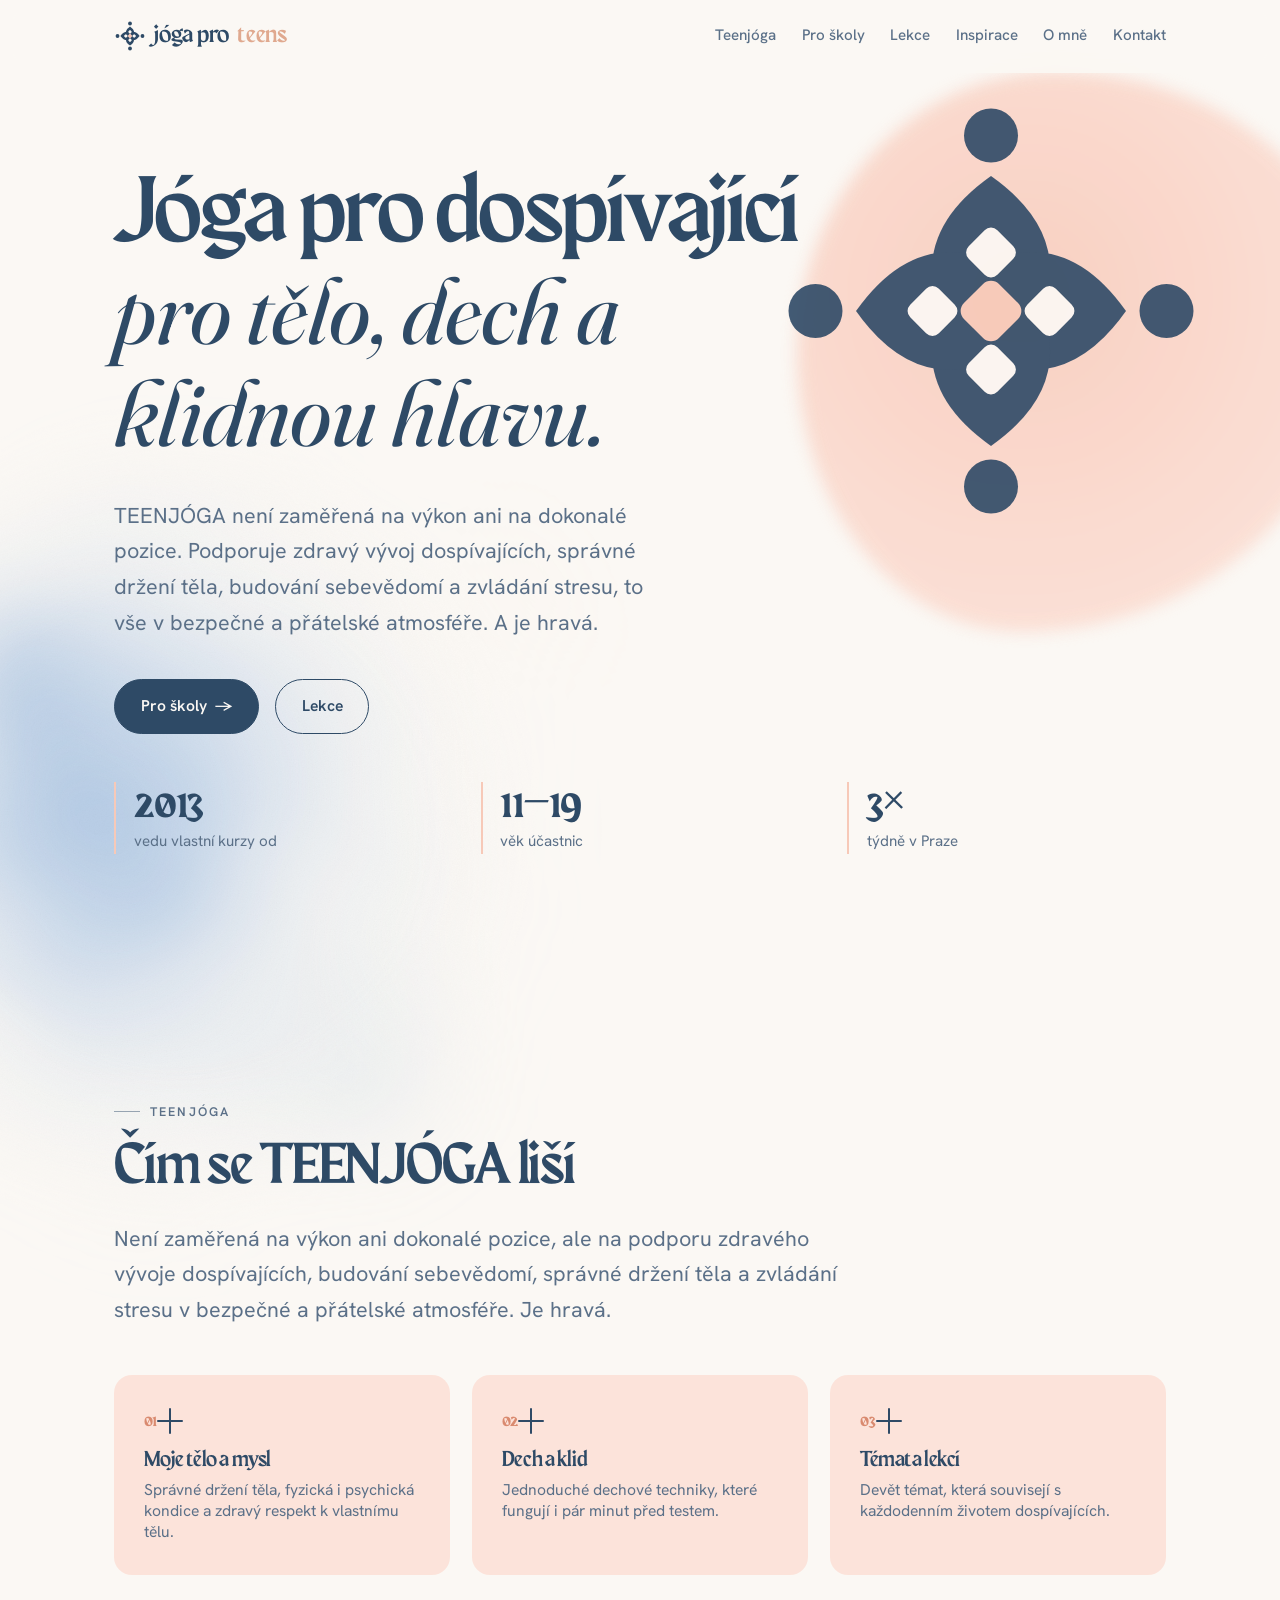
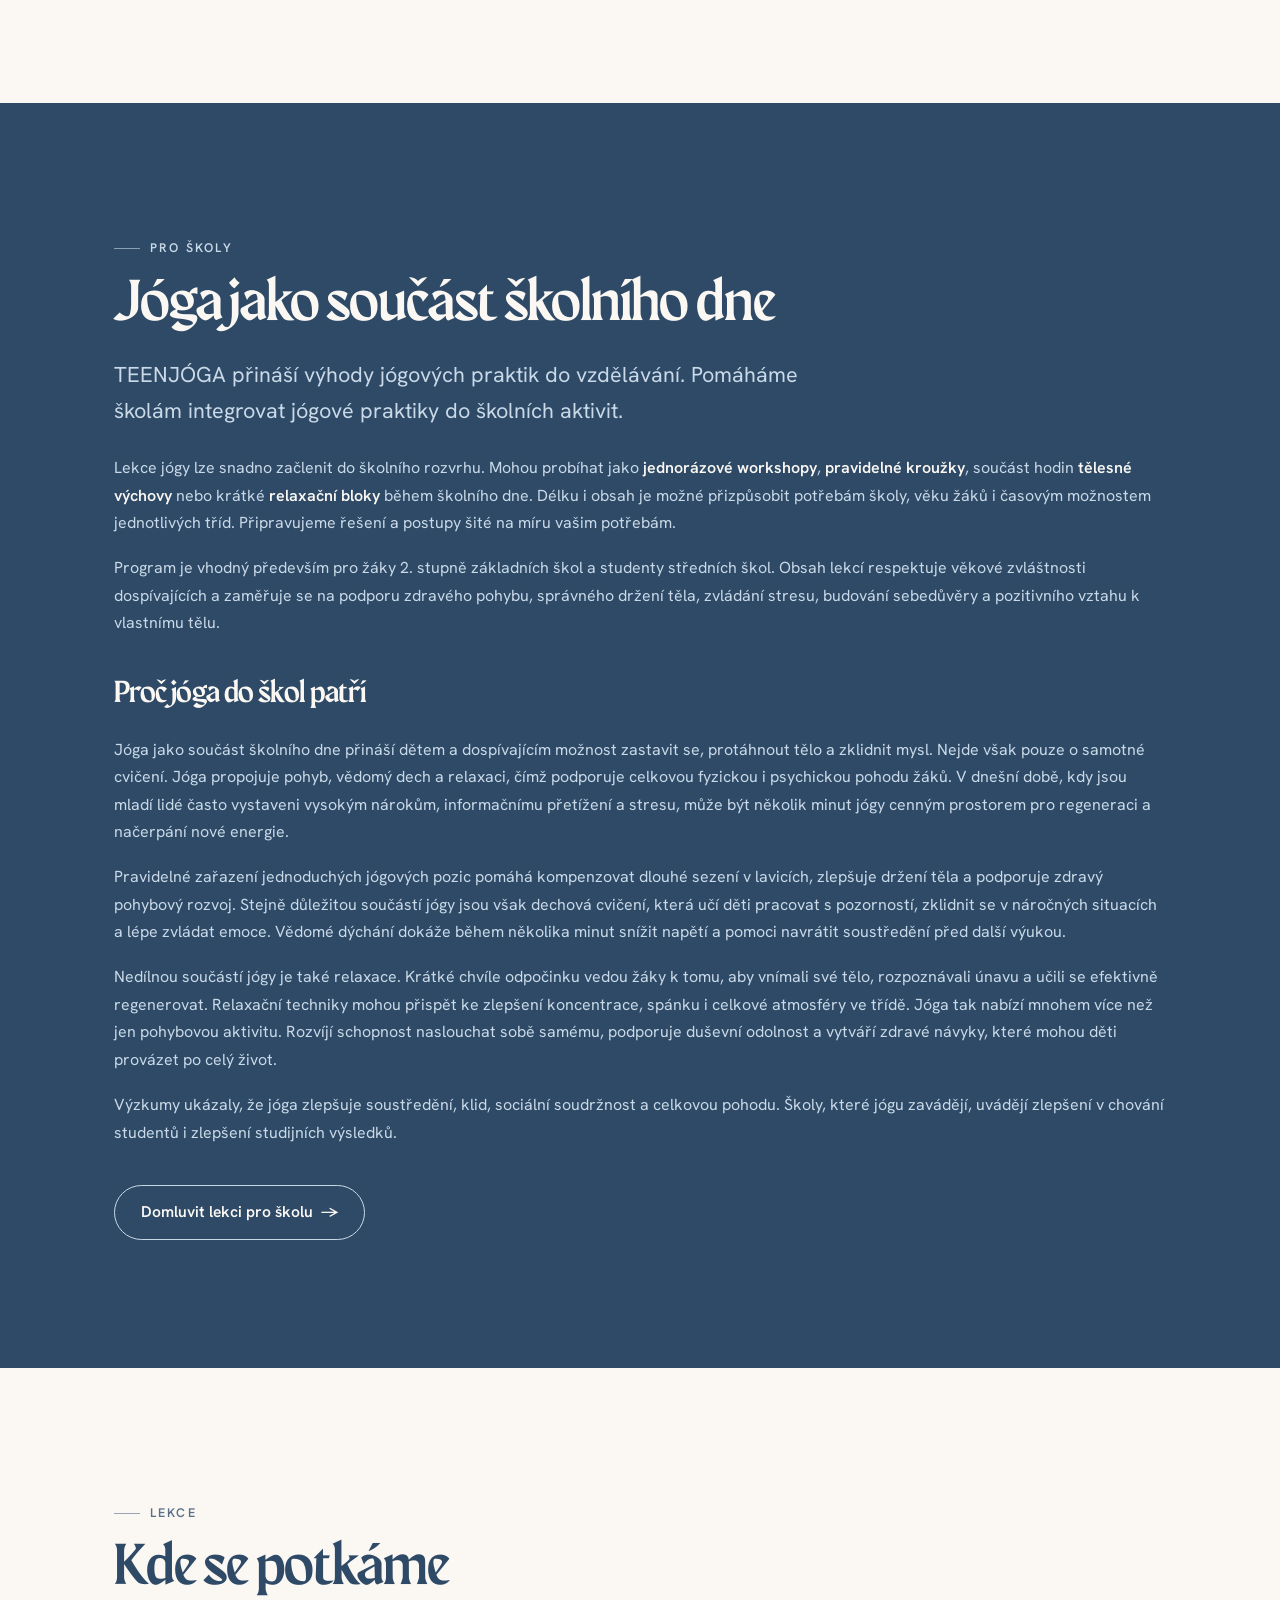
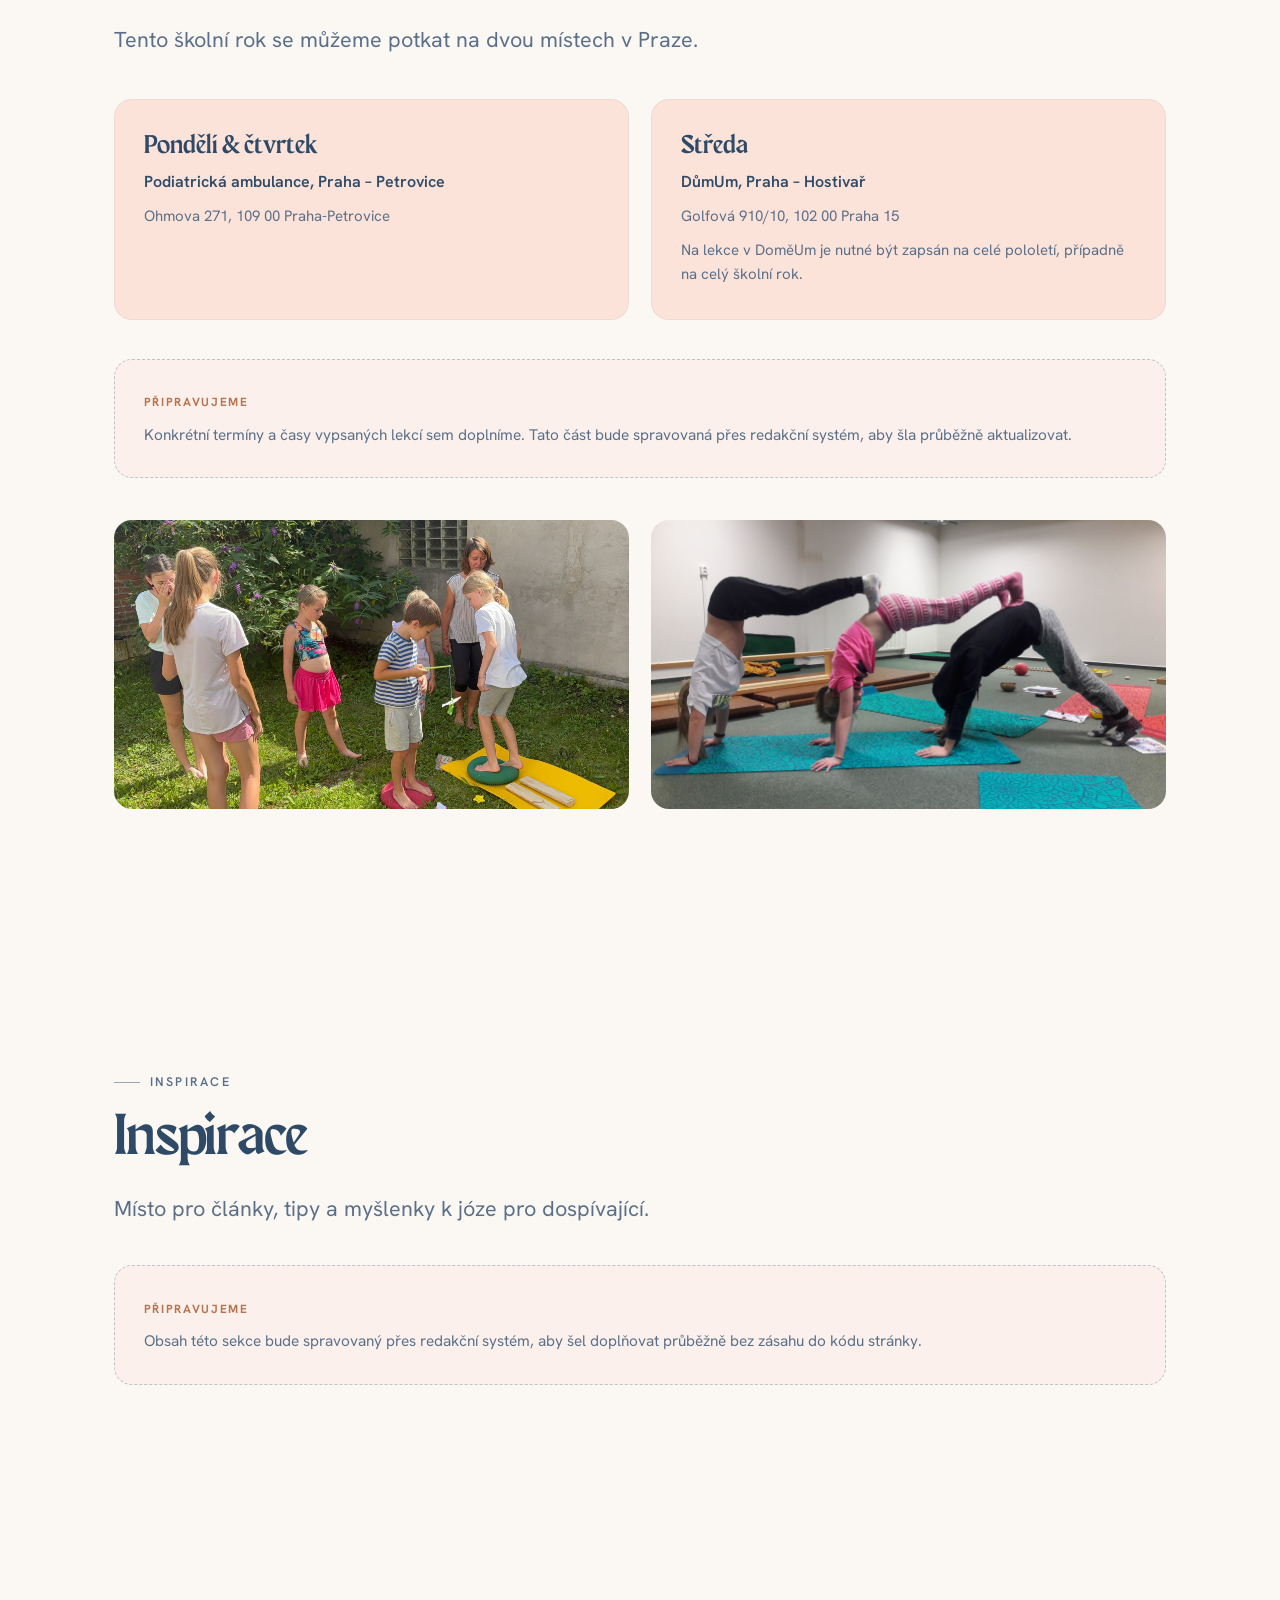
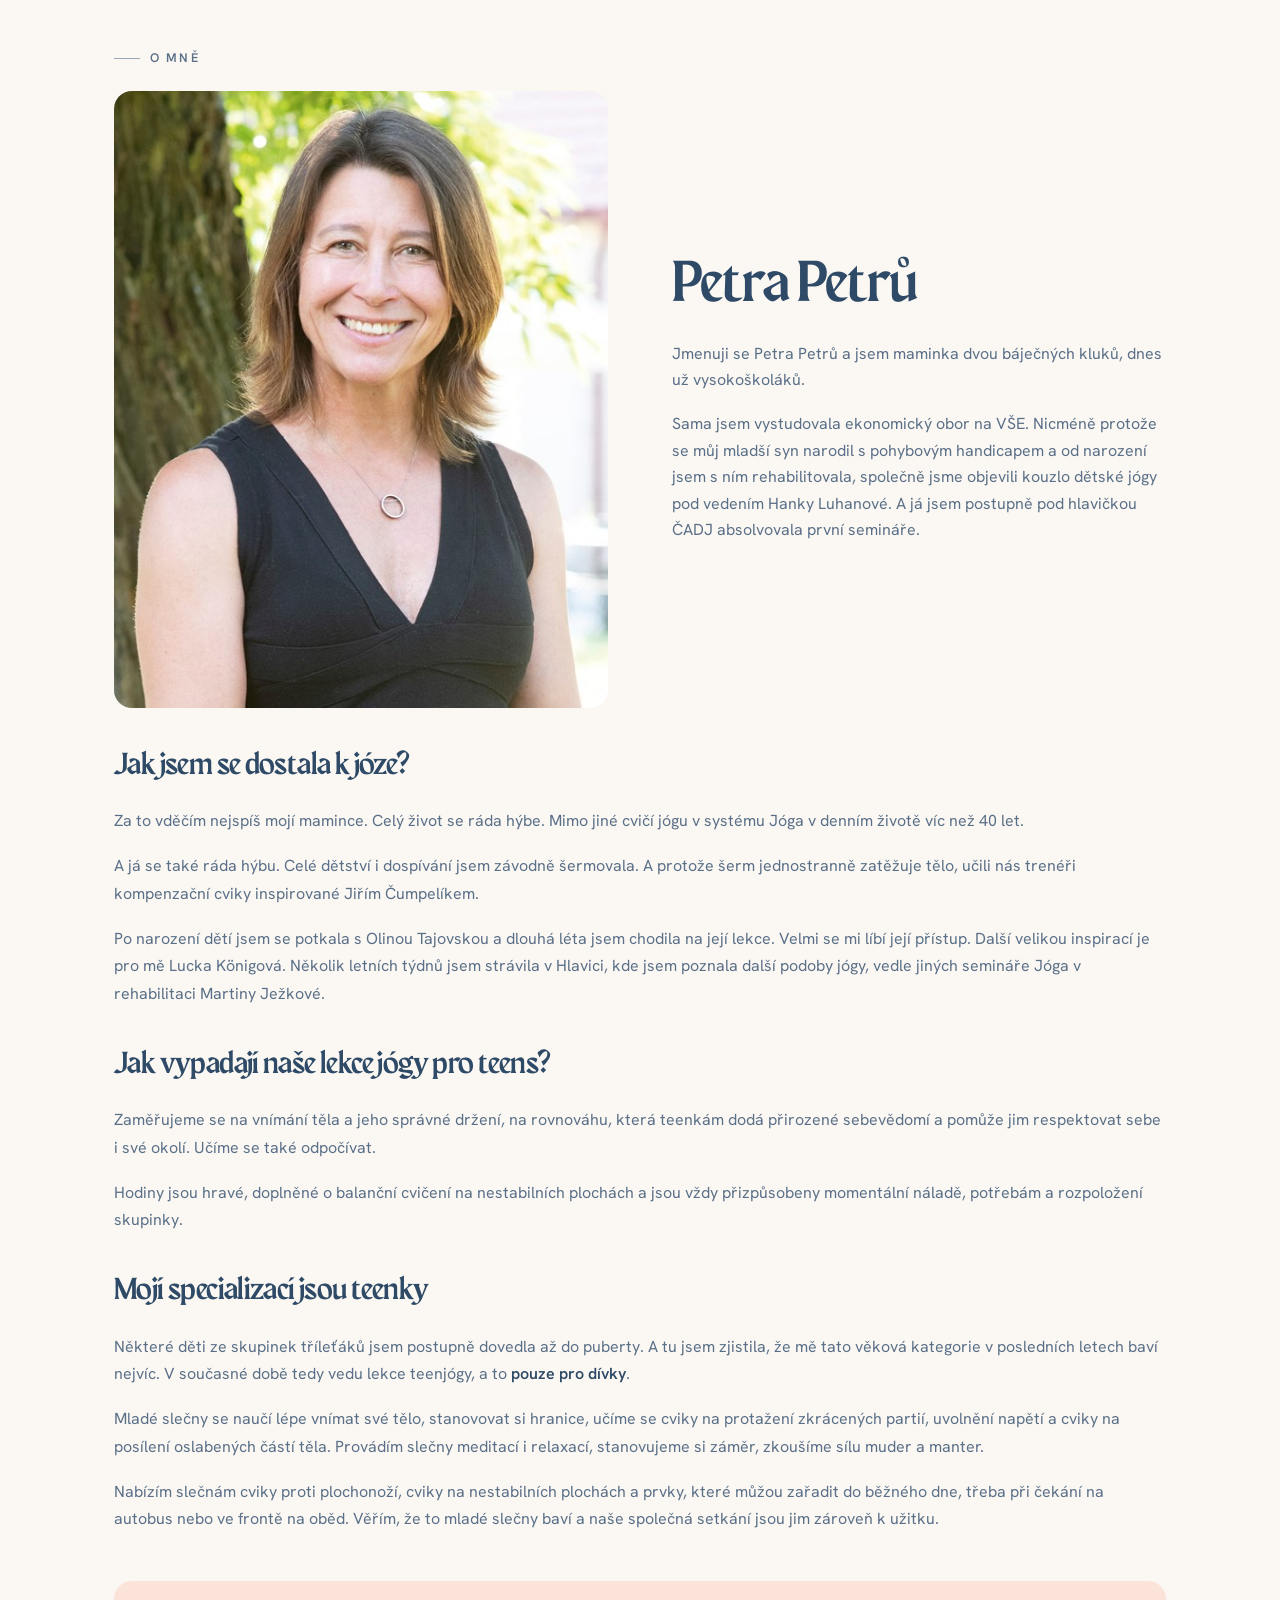
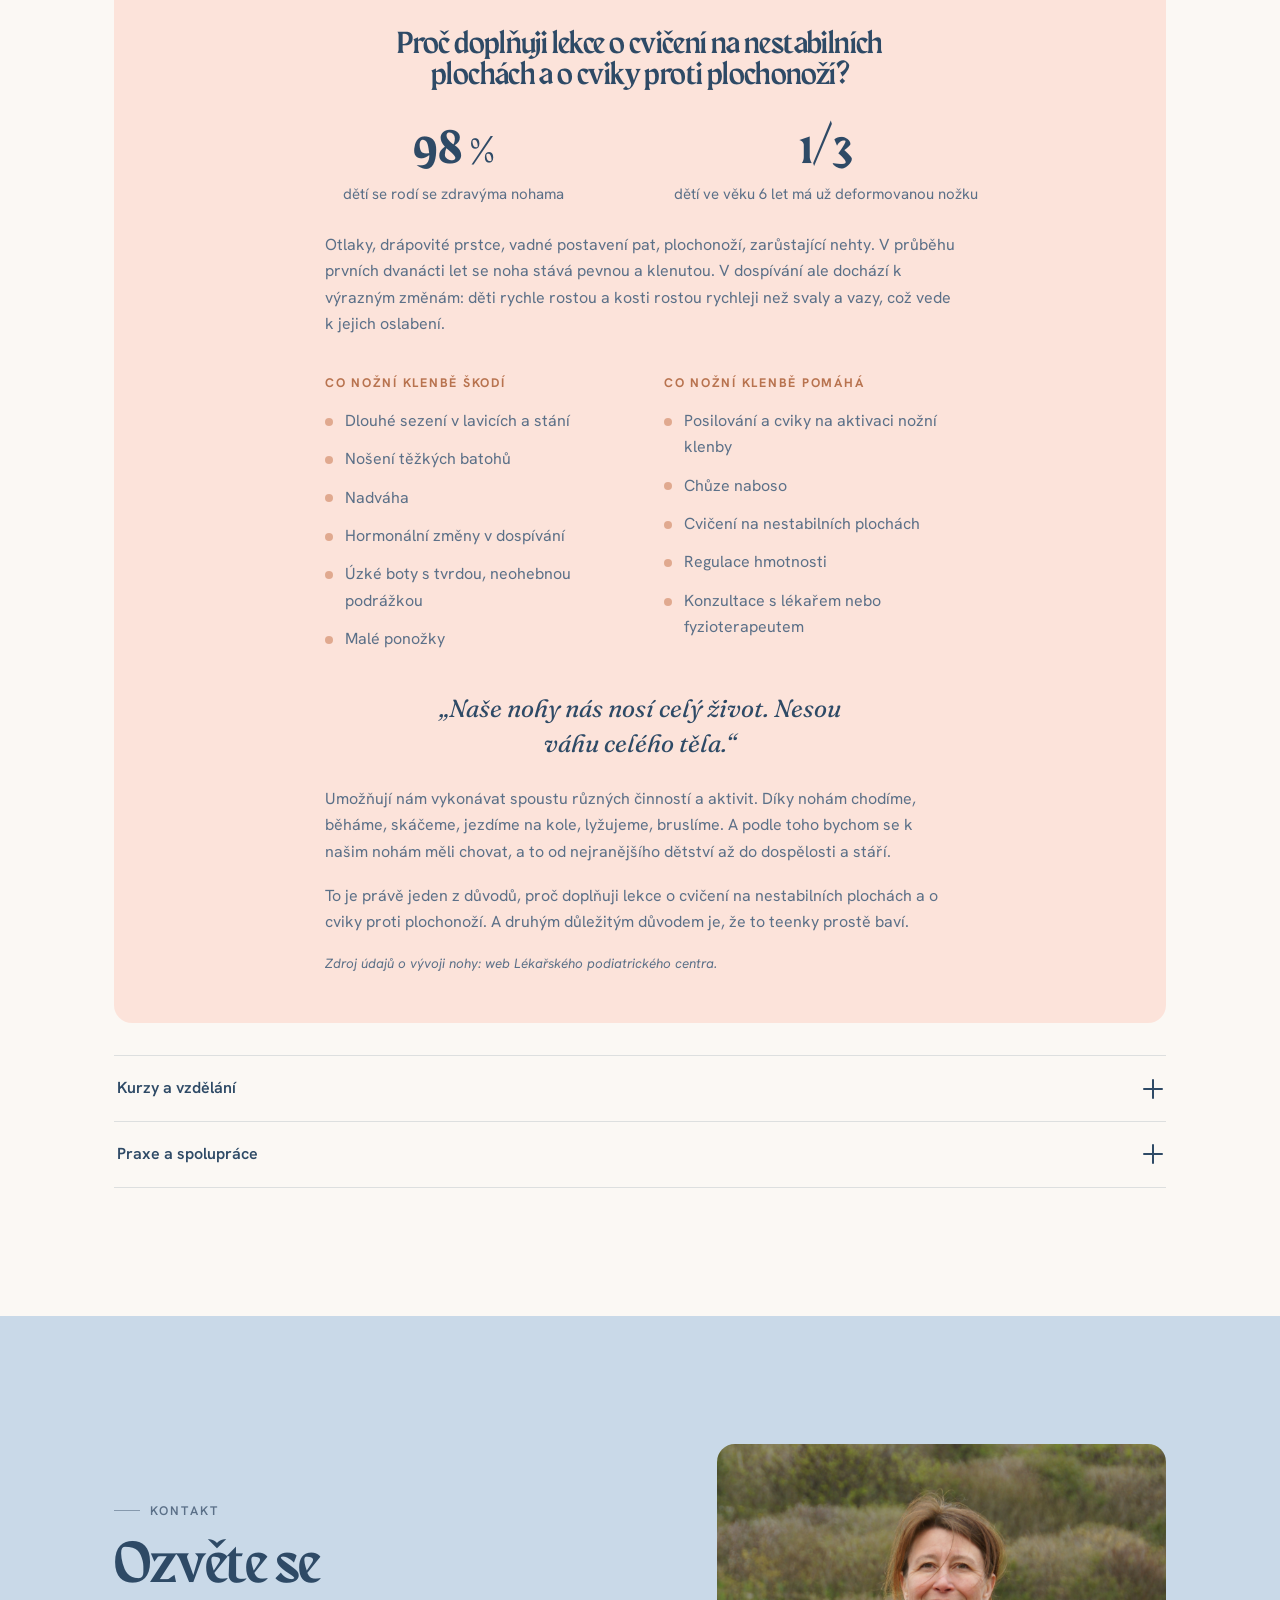
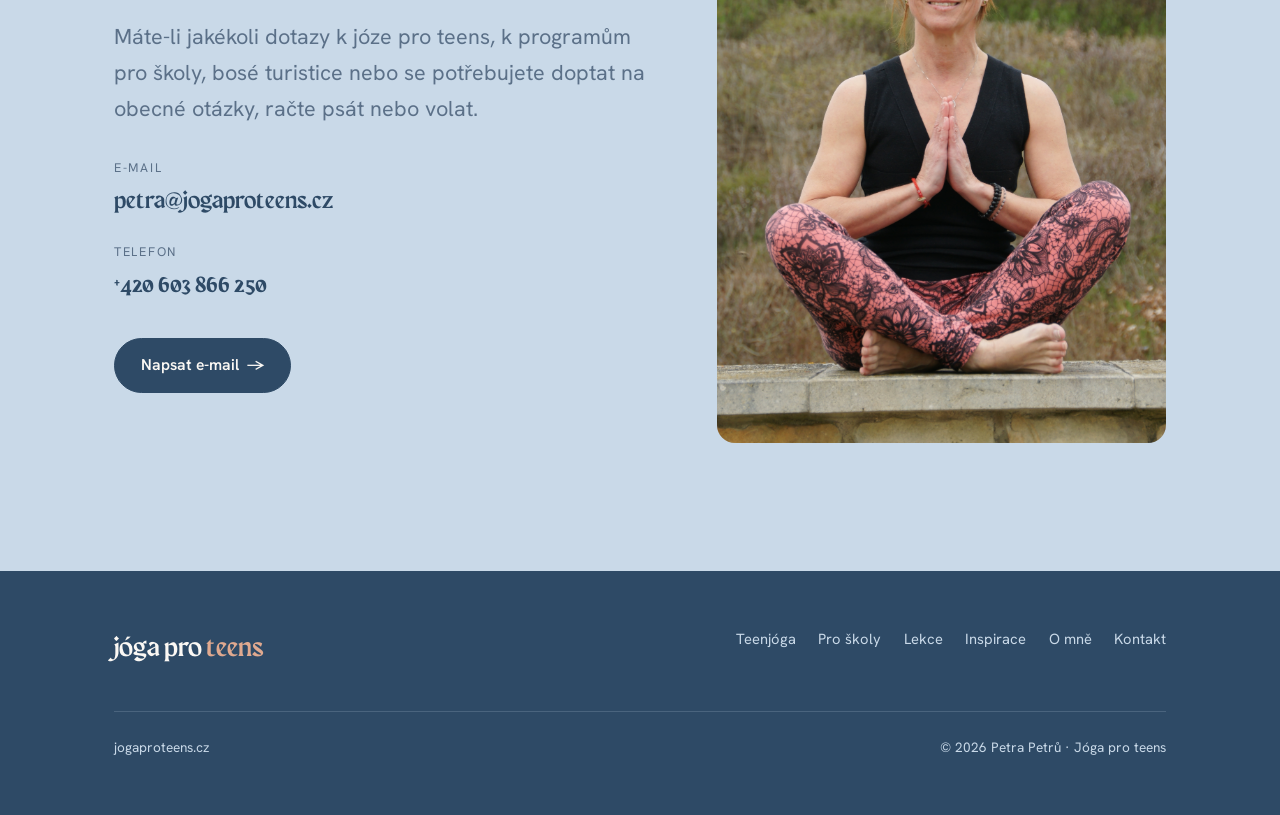
==== index.html @ bbfeb908 "Add files via upload" ====
<!DOCTYPE html>
<html lang="cs">
<head>
<meta charset="UTF-8">
<meta name="viewport" content="width=device-width, initial-scale=1.0">
<title>Jóga pro teens · Petra Petrů | jóga pro dospívající a školy</title>
<meta name="description" content="TEENJÓGA, jóga pro dospívající. Lekce v Praze (Petrovice, Hostivař) a programy pro školy. Vede Petra Petrů, lektorka dětské jógy od roku 2013.">

<link rel="canonical" href="https://jogaproteens.cz/">
<meta property="og:type" content="website">
<meta property="og:url" content="https://jogaproteens.cz/">
<meta property="og:locale" content="cs_CZ">
<meta property="og:site_name" content="Jóga pro teens">
<meta property="og:title" content="Jóga pro teens · Petra Petrů">
<meta property="og:description" content="TEENJÓGA, jóga pro dospívající. Lekce v Praze a programy pro školy.">
<meta property="og:image" content="https://jogaproteens.cz/brand-assets/og-image.png">
<meta property="og:image:width" content="1200">
<meta property="og:image:height" content="630">
<meta property="og:image:alt" content="Jóga pro teens">
<meta name="twitter:card" content="summary_large_image">
<meta name="twitter:title" content="Jóga pro teens · Petra Petrů">
<meta name="twitter:description" content="TEENJÓGA, jóga pro dospívající. Lekce v Praze a programy pro školy.">
<meta name="twitter:image" content="https://jogaproteens.cz/brand-assets/og-image.png">

<link rel="icon" type="image/png" sizes="512x512" href="brand-assets/favicon-512.png">
<link rel="apple-touch-icon" href="brand-assets/favicon-512.png">
<link rel="preload" href="fonts/maragsa.woff2" as="font" type="font/woff2" crossorigin>
<link rel="preconnect" href="https://fonts.googleapis.com">
<link rel="preconnect" href="https://fonts.gstatic.com" crossorigin>
<link href="https://fonts.googleapis.com/css2?family=Fraunces:ital,opsz,wght@0,9..144,400;0,9..144,500;1,9..144,400&family=Hanken+Grotesk:wght@400;500;600;700&display=swap" rel="stylesheet">

<style>
  /* ---- Maragsa Display ----
     PREVIEW: loaded from a font CDN so you can see it now.
     PRODUCTION: download the free OTF (jadmaza / behance), convert to .woff2,
     drop it in /fonts, and the line below will use your local copy first. */
  @font-face{
    font-family:"Maragsa Display";
    src:url("fonts/maragsa.woff2") format("woff2"),
        url("fonts/maragsa.woff") format("woff");
    font-weight:400;font-style:normal;font-display:swap;
  }

  :root{
    --bg:#FBF8F4;
    --primary:#F7C9B8;
    --primary-tint:#FCE3DA;
    --accent:#2E4A66;
    --accent-tint:#C9D9E8;

    --ink:#2E4A66;
    --ink-soft:#5b7088;
    --on-dark:#FBF8F4;
    --on-dark-soft:#C9D9E8;

    --display:"Maragsa Display", "Fraunces", Georgia, "Times New Roman", serif;
    --serif:"Fraunces", Georgia, serif;        /* for italics & soft accents */
    --sans:"Hanken Grotesk", system-ui, -apple-system, "Segoe UI", sans-serif;

    --maxw:1180px;
    --pad:clamp(1.25rem, 5vw, 4rem);
    --radius:18px;
    --ease:cubic-bezier(.16,1,.3,1);
  }

  *{box-sizing:border-box;margin:0;padding:0;}
  html{scroll-behavior:smooth;}
  body{
    font-family:var(--sans);
    background:var(--bg);
    color:var(--ink);
    line-height:1.65;
    -webkit-font-smoothing:antialiased;
    overflow-x:hidden;
  }
  a{color:inherit;text-decoration:none;}
  img{max-width:100%;display:block;}
  ::selection{background:var(--accent);color:var(--on-dark);}

  /* ---------- layout helpers ---------- */
  .wrap{max-width:var(--maxw);margin:0 auto;padding-left:var(--pad);padding-right:var(--pad);position:relative;z-index:3;}
  .eyebrow{
    font-size:.78rem;font-weight:600;letter-spacing:.18em;text-transform:uppercase;
    color:var(--ink-soft);display:inline-flex;align-items:center;gap:.6rem;
  }
  .eyebrow::before{content:"";width:26px;height:1px;background:currentColor;display:inline-block;opacity:.6;}
  .section{padding-block:clamp(4.5rem, 10vw, 8rem);}
  section,footer{position:relative;z-index:3;}

  h1,h2,h3{font-family:var(--display);font-weight:400;line-height:1.04;letter-spacing:-.02em;}
  .h-sec{font-size:clamp(2.1rem, 5vw, 3.6rem);margin-top:1rem;max-width:15ch;}
  p.lead{font-size:clamp(1.1rem,2vw,1.35rem);color:var(--ink-soft);max-width:46ch;margin-top:1.4rem;}

  /* ---------- buttons ---------- */
  .btn{
    display:inline-flex;align-items:center;gap:.5rem;font-family:var(--sans);
    font-weight:600;font-size:.98rem;
    padding:.85rem 1.6rem;border-radius:999px;border:1.5px solid var(--accent);
    transition:transform .25s ease, background .25s ease, color .25s ease;cursor:pointer;
  }
  .btn-solid{background:var(--accent);color:var(--on-dark);}
  .btn-ghost{background:transparent;color:var(--accent);}
  .btn:hover{transform:translateY(-2px);}
  .btn-solid:hover{background:#243a52;}
  .btn-ghost:hover{background:var(--accent);color:var(--on-dark);}
  .btn .arrow{transition:transform .25s ease;}
  .btn:hover .arrow{transform:translateX(3px);}

  /* ---------- nav ---------- */
  header.nav{
    position:sticky;top:0;z-index:50;
    background:color-mix(in srgb, var(--bg) 86%, transparent);
    backdrop-filter:blur(10px);border-bottom:1px solid transparent;
    transition:border-color .3s ease;
  }
  header.nav.scrolled{border-color:rgba(46,74,102,.12);}
  .nav-inner{display:flex;align-items:center;justify-content:space-between;height:72px;}
  .brand{font-family:var(--display);font-size:1.5rem;letter-spacing:-.01em;display:flex;align-items:center;gap:.5rem;}
  .brand-icon{width:32px;height:32px;flex:none;}
  .brand span{color:var(--primary);-webkit-text-fill-color:#e0a98f;}
  .nav-links{display:flex;gap:1.6rem;align-items:center;}
  .nav-links a{font-size:.95rem;font-weight:500;color:var(--ink-soft);position:relative;padding:.3rem 0;}
  .nav-links a::after{content:"";position:absolute;left:0;bottom:-2px;height:2px;width:0;background:var(--primary);transition:width .25s ease;}
  .nav-links a:hover{color:var(--ink);}
  .nav-links a:hover::after{width:100%;}
  .nav-toggle{display:none;background:none;border:0;cursor:pointer;padding:.5rem;}
  .nav-toggle span{display:block;width:24px;height:2px;background:var(--accent);margin:5px 0;transition:.3s;}

  /* ---------- hero ---------- */
  .hero{position:relative;padding-top:clamp(3rem,8vw,6rem);padding-bottom:clamp(4rem,9vw,7rem);}
  .hero-deco{position:absolute;right:clamp(1rem,5vw,4.5rem);top:calc(clamp(3rem,8vw,6rem) + calc(3 * clamp(2.8rem,8vw,5.8rem) * 1.02) / 2);transform:translateY(-50%);z-index:1;pointer-events:none;}
  .hero-deco img{display:block;height:50vh;width:auto;max-width:none;opacity:.9;}
  .breath{
    position:fixed;z-index:2;width:min(70vw,560px);aspect-ratio:1;right:-6%;top:8%;
    background:radial-gradient(circle at 40% 40%, var(--primary), var(--primary-tint));
    border-radius:46% 54% 60% 40% / 50% 44% 56% 50%;filter:blur(8px);opacity:.85;
    animation:breathe 7s ease-in-out infinite alternate;
  }
  .breath.two{position:fixed;z-index:2;width:min(130vw,1040px);aspect-ratio:1;left:0;bottom:-50%;top:auto;right:auto;
    background:none;border-radius:0;filter:none;opacity:1;
    transform:translateX(-30%);animation:none;}
  .breath.two img{width:100%;height:100%;display:block;max-width:none;}
  @keyframes breathe{from{transform:scale(1);}to{transform:scale(1.09) translateY(-10px);}}
  .hero-content{position:relative;z-index:1;}
  .hero h1{font-size:clamp(2.8rem, 8vw, 5.8rem);max-width:16ch;line-height:1.02;}
  .hero h1 em{font-family:var(--serif);font-style:italic;font-weight:400;color:var(--ink);letter-spacing:0;}
  .hero .lead{margin-top:1.8rem;}
  .hero-cta{display:flex;gap:1rem;flex-wrap:wrap;margin-top:2.4rem;}
  .hero-meta{margin-top:3.2rem;display:flex;gap:2.4rem;flex-wrap:wrap;font-size:.9rem;color:var(--ink-soft);}
  .hero-meta strong{display:block;font-family:var(--display);font-size:1.9rem;color:var(--ink);font-weight:400;}

  /* ---------- generic two-col ---------- */
  .grid-2{display:grid;grid-template-columns:1fr 1fr;gap:clamp(2rem,5vw,4.5rem);align-items:start;}

  /* ---------- placeholder images ---------- */
  .ph-img{position:relative;border-radius:var(--radius);overflow:hidden;background:var(--primary-tint);}
  .ph-img img{width:100%;height:100%;object-fit:cover;}
  .ph-img .ph-tag{
    position:absolute;top:.7rem;left:.7rem;z-index:2;
    font-family:var(--sans);font-size:.7rem;font-weight:600;letter-spacing:.06em;text-transform:uppercase;
    background:rgba(251,248,244,.9);color:var(--accent);padding:.3rem .7rem;border-radius:999px;
  }

  /* ---------- cards (Teenjóga) ---------- */
  .cards{display:grid;grid-template-columns:repeat(3,1fr);gap:1.4rem;margin-top:3rem;}
  .card{
    text-align:left;font-family:var(--sans);cursor:pointer;
    color:var(--ink);-webkit-text-fill-color:var(--ink);-webkit-appearance:none;appearance:none;
    background:var(--primary-tint);border-radius:var(--radius);padding:2rem 1.8rem;
    border:1.5px solid transparent;transition:transform .3s ease, border-color .3s ease, background .3s ease;
    display:flex;flex-direction:column;gap:.5rem;
  }
  .card:hover{transform:translateY(-4px);}
  .card.active{background:var(--primary);border-color:var(--accent);}
  .card .c-top{display:flex;justify-content:space-between;align-items:center;}
  .card .num{font-family:var(--display);font-size:1.15rem;color:#d98a6f;-webkit-text-fill-color:#d98a6f;}
  .card .plus{width:26px;height:26px;position:relative;flex:none;transition:transform .4s var(--ease);}
  .card .plus::before,.card .plus::after{content:"";position:absolute;background:var(--accent);border-radius:2px;}
  .card .plus::before{top:50%;left:0;width:100%;height:2px;transform:translateY(-50%);}
  .card .plus::after{left:50%;top:0;height:100%;width:2px;transform:translateX(-50%);transition:opacity .3s ease;}
  .card.active .plus{transform:rotate(180deg);}
  .card.active .plus::after{opacity:0;}
  .card h3{font-family:var(--display);font-size:1.35rem;margin-top:.4rem;
    color:var(--ink);-webkit-text-fill-color:var(--ink);}
  .card p{color:var(--ink-soft);-webkit-text-fill-color:var(--ink-soft);font-size:.98rem;}

  /* ---------- roll-out detail panel ---------- */
  .card-detail{display:grid;grid-template-rows:0fr;margin-top:0;
    transition:grid-template-rows .55s var(--ease), margin-top .45s var(--ease);}
  .card-detail.open{grid-template-rows:1fr;margin-top:1.5rem;}
  .cd-clip{overflow:hidden;min-height:0;}
  .cd-inner{
    background:var(--accent);color:var(--on-dark);border-radius:var(--radius);
    padding:clamp(1.6rem,3vw,2.6rem);display:grid;grid-template-columns:1.3fr 1fr;
    gap:clamp(1.5rem,4vw,3rem);align-items:center;
    opacity:0;transform:translateY(16px);transition:opacity .5s ease .12s, transform .5s ease .12s;
  }
  .card-detail.open .cd-inner{opacity:1;transform:none;}
  .cd-inner h3{font-family:var(--display);color:var(--on-dark);font-size:clamp(1.6rem,3vw,2.2rem);margin-bottom:.8rem;}
  .cd-inner p{color:var(--on-dark-soft);margin-bottom:.8rem;}
  .cd-inner .ph-img{aspect-ratio:4/3;}

  /* ---------- Pro školy (dark) ---------- */
  .dark{background:var(--accent);color:var(--on-dark);}
  .dark .eyebrow{color:var(--accent-tint);}
  .dark .h-sec{color:var(--on-dark);}
  .dark p.lead{color:var(--on-dark-soft);}
  .skoly-grid{display:grid;grid-template-columns:.9fr 1.1fr;gap:clamp(2rem,5vw,4.5rem);align-items:center;}
  .skoly-grid .ph-img{aspect-ratio:3/4;}
  .steps{display:grid;gap:1.4rem;margin-top:1.8rem;}
  .step{display:flex;gap:1.3rem;align-items:baseline;padding-bottom:1.3rem;border-bottom:1px solid rgba(201,217,232,.18);}
  .step:last-child{border-bottom:0;}
  .step .s-num{font-family:var(--display);font-size:1.6rem;color:var(--primary);min-width:2.5rem;}
  .step h3{font-family:var(--display);font-size:1.3rem;color:var(--on-dark);margin-bottom:.3rem;}
  .step p{color:var(--on-dark-soft);font-size:.96rem;}

  /* ---------- Lekce (schedule) ---------- */
  .schedule{margin-top:2.6rem;border-top:1px solid rgba(46,74,102,.14);}
  .row{display:grid;grid-template-columns:1.4fr 1fr 1.6fr auto;gap:1rem;align-items:center;
    padding:1.3rem .4rem;border-bottom:1px solid rgba(46,74,102,.14);transition:background .2s ease;}
  .row:hover{background:var(--primary-tint);}
  .row .day{font-family:var(--display);font-size:1.35rem;}
  .row .time{font-weight:600;}
  .row .place{color:var(--ink-soft);font-size:.95rem;}
  .tag{justify-self:start;font-size:.78rem;font-weight:600;letter-spacing:.04em;
    background:var(--accent-tint);color:var(--accent);padding:.3rem .8rem;border-radius:999px;}

  /* ---------- O mně ---------- */
  .portrait{aspect-ratio:4/5;border-radius:var(--radius);
    background:linear-gradient(150deg,var(--primary),var(--accent-tint));
    display:flex;align-items:flex-end;padding:1.4rem;font-family:var(--serif);position:relative;overflow:hidden;}
  .portrait .ph-note{background:rgba(251,248,244,.85);padding:.4rem .8rem;border-radius:8px;font-size:.82rem;color:var(--accent);}
  .creds{list-style:none;margin-top:1.8rem;display:grid;gap:.9rem;}
  .creds li{display:flex;gap:.8rem;align-items:flex-start;color:var(--ink-soft);}
  .creds li::before{content:"◆";color:#e0a98f;font-weight:700;font-size:.7em;line-height:1.9;}

  /* ---------- Kontakt ---------- */
  .contact{background:var(--accent-tint);}
  .contact-grid{display:grid;grid-template-columns:1.2fr 1fr;gap:clamp(2rem,5vw,4rem);align-items:center;}
  .c-list{display:grid;gap:1.3rem;margin-top:2rem;}
  .c-item .c-label{font-size:.78rem;letter-spacing:.14em;text-transform:uppercase;color:var(--ink-soft);}
  .c-item .c-val{font-family:var(--display);font-size:1.5rem;margin-top:.2rem;display:inline-block;}
  .c-item a.c-val:hover{color:var(--ink-soft);}

  /* ---------- Inspirace ---------- */
  .insp-grid{display:grid;grid-template-columns:repeat(3,1fr);gap:1.4rem;margin-top:3rem;}
  .insp-item{background:var(--primary-tint);border-radius:var(--radius);padding:2rem 1.8rem;display:flex;flex-direction:column;gap:.5rem;}
  .insp-icon{width:38px;height:38px;flex:none;}
  .insp-item blockquote{font-family:var(--serif);font-style:italic;font-size:1.08rem;line-height:1.55;color:var(--ink);flex:1;}
  .insp-item .insp-src{font-size:.83rem;color:var(--ink-soft);font-weight:600;letter-spacing:.04em;}
  @media(max-width:860px){.insp-grid{grid-template-columns:1fr;}}

  /* ---------- footer ---------- */
  footer{background:var(--accent);color:var(--on-dark);padding-block:3.5rem;}
  .foot-inner{display:flex;justify-content:space-between;gap:2rem;flex-wrap:wrap;align-items:flex-start;}
  .foot-brand{font-family:var(--display);font-size:1.7rem;}
  .foot-brand span{color:var(--primary);-webkit-text-fill-color:#e0a98f;}
  .foot-links{display:flex;gap:1.4rem;flex-wrap:wrap;}
  .foot-links a{color:var(--on-dark-soft);font-size:.92rem;}
  .foot-links a:hover{color:var(--on-dark);}
  .foot-bottom{margin-top:2.5rem;padding-top:1.5rem;border-top:1px solid rgba(201,217,232,.18);
    font-size:.85rem;color:var(--on-dark-soft);display:flex;justify-content:space-between;gap:1rem;flex-wrap:wrap;}

  /* ---------- reveal ---------- */
  .reveal{opacity:0;transform:translateY(22px);transition:opacity .7s ease, transform .7s ease;}
  .reveal.in{opacity:1;transform:none;}

  a:focus-visible,.btn:focus-visible,button:focus-visible{outline:3px solid var(--accent);outline-offset:3px;border-radius:6px;}

  /* ---------- responsive ---------- */
  @media (max-width:860px){
    .nav-links{position:fixed;inset:72px 0 auto 0;flex-direction:column;gap:0;
      background:var(--bg);border-bottom:1px solid rgba(46,74,102,.12);padding:.5rem var(--pad) 1.5rem;
      transform:translateY(-130%);transition:transform .35s ease;}
    .nav-links.open{transform:translateY(0);}
    .nav-links a{padding:.9rem 0;width:100%;border-bottom:1px solid rgba(46,74,102,.08);font-size:1.05rem;}
    .nav-toggle{display:block;}
    .grid-2,.contact-grid,.skoly-grid{grid-template-columns:1fr;}
    .hero-h1-row{flex-direction:column;align-items:flex-start;}
    .hero-deco img{height:min(40vw,200px);width:auto;}
    .cards{grid-template-columns:1fr;}
    .cd-inner{grid-template-columns:1fr;}
    .row{grid-template-columns:1fr 1fr;row-gap:.4rem;}
    .row .place{grid-column:1/-1;}
    .tag{grid-column:1/-1;}
    .portrait{max-width:420px;}
  }
  @media (prefers-reduced-motion:reduce){
    *{animation:none!important;scroll-behavior:auto!important;}
    .reveal{opacity:1;transform:none;}
    .card-detail{transition:none;}
    .cd-inner{transition:none;}
  }

  /* ---------- prose blocks (long editorial text) ---------- */
  .prose{max-width:64ch;margin-top:1.6rem;}
  .prose p{margin-bottom:1.1rem;color:var(--ink-soft);}
  .prose p:last-child{margin-bottom:0;}
  .prose strong{color:var(--ink);font-weight:600;}
  .dark .prose p{color:var(--on-dark-soft);}
  .dark .prose strong{color:var(--on-dark);}
  .h-sub{font-family:var(--display);font-size:clamp(1.4rem,2.6vw,1.9rem);margin:2.6rem 0 .2rem;}
  .dark .h-sub{color:var(--on-dark);}

  /* ---------- bullet list ---------- */
  .ticks{list-style:none;display:grid;gap:.75rem;margin-top:.4rem;}
  .ticks li{display:flex;gap:.75rem;align-items:flex-start;color:var(--ink-soft);}
  .ticks li::before{content:"";flex:none;width:8px;height:8px;margin-top:.62rem;border-radius:50%;background:#e0a98f;}
  .cd-inner .ticks li{color:var(--on-dark-soft);}
  .cd-inner .ticks li::before{background:var(--primary);}

  /* ---------- topic tags (card 03) ---------- */
  .topics{display:flex;flex-wrap:wrap;gap:.6rem;margin-top:1.2rem;}
  .topics span{font-size:.92rem;font-weight:500;padding:.5rem 1rem;border-radius:999px;
    background:rgba(201,217,232,.16);border:1px solid rgba(201,217,232,.32);color:var(--on-dark);}

  /* ---------- pull quote ---------- */
  .pull{font-family:var(--serif);font-style:italic;font-size:clamp(1.15rem,2.2vw,1.5rem);
    line-height:1.4;color:var(--on-dark);border-left:3px solid var(--primary);
    padding-left:1.2rem;margin-bottom:1.4rem;}

  /* ---------- detail panel: single column when no image ---------- */
  .cd-inner.solo{grid-template-columns:1fr;}

  /* ---------- Lekce: venues ---------- */
  .venues{display:grid;grid-template-columns:repeat(2,1fr);gap:1.4rem;margin-top:2.6rem;}
  .venue{background:var(--primary-tint);border-radius:var(--radius);padding:2rem 1.8rem;
    display:flex;flex-direction:column;gap:.55rem;border:1px solid rgba(46,74,102,.06);}
  .venue .v-days{font-family:var(--display);font-size:1.6rem;line-height:1.1;}
  .venue .v-place{font-weight:600;}
  .venue .v-note{font-size:.94rem;color:var(--ink-soft);}
  .venue .tag{margin-top:.3rem;}
  @media(max-width:860px){.venues{grid-template-columns:1fr;}}

  /* ---------- gallery ---------- */
  .gallery{display:grid;grid-template-columns:1fr 1fr;gap:1.4rem;margin-top:2.6rem;}
  .gallery .ph-img{aspect-ratio:16/9;}
  .gallery .ph-img img{object-fit:cover;}
  @media(max-width:860px){.gallery{grid-template-columns:1fr;}}

  /* ---------- CMS-ready block ---------- */
  .cms-slot{margin-top:2.4rem;border:1.5px dashed rgba(46,74,102,.28);border-radius:var(--radius);
    padding:1.8rem;background:rgba(252,227,218,.35);}
  .cms-slot .cms-label{font-size:.74rem;font-weight:700;letter-spacing:.14em;text-transform:uppercase;color:#b8734f;}
  .cms-slot p{color:var(--ink-soft);margin-top:.5rem;font-size:.96rem;}

  /* ---------- accordion (kurzy) ---------- */
  .acc{margin-top:2rem;border-top:1px solid rgba(46,74,102,.14);}
  .acc details{border-bottom:1px solid rgba(46,74,102,.14);}
  .acc summary{cursor:pointer;list-style:none;padding:1.2rem .2rem;display:flex;
    justify-content:space-between;align-items:center;gap:1rem;font-weight:600;
    color:var(--ink);-webkit-text-fill-color:var(--ink);}
  .acc summary::-webkit-details-marker{display:none;}
  .acc summary .chev{width:20px;height:20px;flex:none;position:relative;transition:transform .35s var(--ease);}
  .acc summary .chev::before,.acc summary .chev::after{content:"";position:absolute;background:var(--accent);border-radius:2px;}
  .acc summary .chev::before{top:50%;left:0;width:100%;height:2px;transform:translateY(-50%);}
  .acc summary .chev::after{left:50%;top:0;height:100%;width:2px;transform:translateX(-50%);transition:opacity .3s ease;}
  .acc details[open] summary .chev{transform:rotate(180deg);}
  .acc details[open] summary .chev::after{opacity:0;}
  .acc .acc-body{padding:0 .2rem 1.6rem;}
  .cv{list-style:none;display:grid;gap:.65rem;}
  .cv li{display:grid;grid-template-columns:5.2rem 1fr;gap:1rem;align-items:baseline;color:var(--ink-soft);font-size:.97rem;}
  .cv li .yr{font-family:var(--display);color:var(--ink);font-size:1.05rem;}
  @media(max-width:600px){.cv li{grid-template-columns:1fr;gap:.15rem;}}

  /* ---------- feature block (nohy / plochonoží) ---------- */
  .feature{background:var(--primary-tint);border-radius:var(--radius);
    padding:clamp(1.8rem,4vw,3rem);margin-top:3rem;}
  .feature .h-sub{margin-top:0;}
  .stat{font-family:var(--display);font-size:clamp(2.2rem,5vw,3.2rem);line-height:1;color:var(--ink);margin-bottom:.3rem;}
  .stat-row{display:grid;grid-template-columns:repeat(2,1fr);gap:1.6rem;margin:1.6rem 0;}
  .stat-row .s-lbl{font-size:.94rem;color:var(--ink-soft);}
  @media(max-width:600px){.stat-row{grid-template-columns:1fr;}}
  .src-note{font-size:.84rem;color:var(--ink-soft);margin-top:1rem;font-style:italic;}


  /* ---------- wide section layout ---------- */
  .mid .eyebrow{justify-content:flex-start;}
  .mid .h-sec{max-width:none;}
  .mid p.lead{max-width:62ch;}
  .h-sec.wide{max-width:none;}

  /* wide single-column prose */
  .prose.wide{max-width:none;}
  .prose.wide p{line-height:1.72;}

  /* wider hero */
  .hero-lower{margin-top:1.8rem;max-width:62ch;}
  .hero-copy .lead{margin-top:0;}
  .hero-meta{margin-top:3rem;display:grid;grid-template-columns:repeat(3,1fr);
    gap:clamp(1.5rem,4vw,3rem);}
  .hm-item{display:grid;gap:.1rem;padding-left:1.1rem;border-left:2px solid var(--primary);}
  .hm-item strong{font-family:var(--display);font-weight:400;
    font-size:clamp(2.1rem,3.6vw,2.9rem);line-height:1;color:var(--ink);}
  .hm-item span{font-size:.95rem;color:var(--ink-soft);}
  @media(max-width:700px){.hero-meta{grid-template-columns:1fr;gap:1.3rem;}}

  /* ---------- feature block refinements ---------- */
  .feature .f-head{text-align:center;max-width:34ch;margin:0 auto 2rem;}
  .stat-row{max-width:720px;margin-left:auto;margin-right:auto;text-align:center;}
  .stat-one .stat{margin-bottom:.4rem;}
  .feature .prose{margin-left:auto;margin-right:auto;}
  .f-split{display:grid;grid-template-columns:1fr 1fr;gap:2rem clamp(1.5rem,4vw,3rem);
    margin-top:2.2rem;max-width:70ch;margin-left:auto;margin-right:auto;text-align:left;}
  .f-split h4{font-family:var(--sans);font-size:.78rem;font-weight:700;letter-spacing:.14em;
    text-transform:uppercase;color:#b8734f;margin-bottom:.9rem;}
  @media(max-width:700px){.f-split{grid-template-columns:1fr;}}
  .feature .pull-light{font-family:var(--serif);font-style:italic;
    font-size:clamp(1.15rem,2.4vw,1.55rem);line-height:1.4;color:var(--ink);
    text-align:center;max-width:26ch;margin:2.4rem auto 1.6rem;}

  /* ---------- venue address ---------- */
  .venue .v-addr{font-size:.94rem;color:var(--ink-soft);}

  /* ---------- kurzy: right-aligned years ---------- */
  .cv li{grid-template-columns:4.7rem 1fr;}
  .cv li .yr{text-align:right;white-space:nowrap;}
  @media(max-width:600px){.cv li .yr{text-align:left;}}


  /* ---------- mobile hero logo (in flow, between title and lead) ---------- */
  .hero-deco-m{display:none;}
  @media(max-width:900px){
    .hero-deco{display:none;}
    .hero-deco-m{display:block;margin:2rem 0 .5rem;}
    .hero-deco-m img{height:auto;width:min(52vw,220px);margin:0 auto;}
    .hero-lower{margin-top:1rem;}
  }

  /* ---------- mobile: detail panel sits inside the card grid ---------- */
  @media(max-width:860px){
    .card-detail{grid-column:1/-1;}
    .card-detail.open{margin-top:1rem;margin-bottom:.4rem;}
  }

  /* ---------- small-screen tightening ---------- */
  @media(max-width:520px){
    .hero h1{font-size:clamp(2.05rem,9vw,3rem);}
    .h-sec{font-size:clamp(1.75rem,7.5vw,2.4rem);}
    .stat{font-size:2.4rem;}
    .venue{padding:1.5rem 1.3rem;}
    .card{padding:1.6rem 1.4rem;}
    .cd-inner{padding:1.5rem 1.3rem;}
    .feature{padding:1.5rem 1.2rem;}
    .foot-inner{flex-direction:column;gap:1.2rem;}
    .foot-links{gap:.9rem 1.1rem;}
  }
</style>
</head>
<body>
<div class="breath" aria-hidden="true"></div>
<div class="breath two" aria-hidden="true"><img src="brand-assets/blue-blob.svg" alt=""></div>

<!-- ============ NAV ============ -->
<header class="nav" id="top">
  <div class="wrap nav-inner">
    <a href="#top" class="brand">
      <img src="brand-assets/logo/icon-full-color.svg" alt="" class="brand-icon" aria-hidden="true" width="32" height="32">
      jóga pro <span>teens</span>
    </a>
    <button class="nav-toggle" aria-label="Otevřít menu" aria-expanded="false" id="navToggle"><span></span><span></span><span></span></button>
    <nav class="nav-links" id="navLinks">
      <a href="#teenjoga">Teenjóga</a>
      <a href="#pro-skoly">Pro školy</a>
      <a href="#lekce">Lekce</a>
      <a href="#inspirace">Inspirace</a>
      <a href="#o-mne">O mně</a>
      <a href="#kontakt">Kontakt</a>
    </nav>
  </div>
</header>

<!-- ============ HERO ============ -->
<section class="hero">
  <div class="hero-deco" aria-hidden="true">
    <img src="brand-assets/logo/icon-full-color.svg" alt="">
  </div>
  <div class="wrap hero-content">
    <h1>Jóga pro dospívající <em>pro tělo, dech a klidnou hlavu.</em></h1>
    <div class="hero-deco-m" aria-hidden="true"><img src="brand-assets/logo/icon-full-color.svg" alt=""></div>
    <div class="hero-lower">
      <div class="hero-copy">
        <p class="lead">TEENJÓGA není zaměřená na výkon ani na dokonalé pozice. Podporuje zdravý vývoj dospívajících, správné držení těla, budování sebevědomí a zvládání stresu, to vše v bezpečné a přátelské atmosféře. A je hravá.</p>
        <div class="hero-cta">
          <a href="#pro-skoly" class="btn btn-solid">Pro školy <span class="arrow">→</span></a>
          <a href="#lekce" class="btn btn-ghost">Lekce</a>
        </div>
      </div>
    </div>
    <div class="hero-meta">
      <div class="hm-item"><strong>2013</strong><span>vedu vlastní kurzy od</span></div>
      <div class="hm-item"><strong>11–19</strong><span>věk účastnic</span></div>
      <div class="hm-item"><strong>3×</strong><span>týdně v Praze</span></div>
    </div>
  </div>
</section>

<!-- ============ TEENJÓGA ============ -->
<section class="section" id="teenjoga">
  <div class="wrap reveal mid">
    <span class="eyebrow">Teenjóga</span>
    <h2 class="h-sec wide">Čím se TEENJÓGA liší</h2>
    <p class="lead">Není zaměřená na výkon ani dokonalé pozice, ale na podporu zdravého vývoje dospívajících, budování sebevědomí, správné držení těla a zvládání stresu v bezpečné a přátelské atmosféře. Je hravá.</p>

    <div class="cards" id="cards">
      <button class="card" data-i="0" aria-expanded="false" aria-controls="cardDetail">
        <div class="c-top"><span class="num">01</span><span class="plus" aria-hidden="true"></span></div>
        <h3>Moje tělo a mysl</h3>
        <p>Správné držení těla, fyzická i psychická kondice a zdravý respekt k vlastnímu tělu.</p>
      </button>
      <button class="card" data-i="1" aria-expanded="false" aria-controls="cardDetail">
        <div class="c-top"><span class="num">02</span><span class="plus" aria-hidden="true"></span></div>
        <h3>Dech a klid</h3>
        <p>Jednoduché dechové techniky, které fungují i pár minut před testem.</p>
      </button>
      <button class="card" data-i="2" aria-expanded="false" aria-controls="cardDetail">
        <div class="c-top"><span class="num">03</span><span class="plus" aria-hidden="true"></span></div>
        <h3>Témata lekcí</h3>
        <p>Devět témat, která souvisejí s každodenním životem dospívajících.</p>
      </button>
    </div>

    <div class="card-detail" id="cardDetail">
      <div class="cd-clip"><div class="cd-inner solo" id="cdInner"></div></div>
    </div>
  </div>
</section>

<!-- ============ PRO ŠKOLY ============ -->
<section class="section dark" id="pro-skoly">
  <div class="wrap reveal mid">
    <span class="eyebrow">Pro školy</span>
    <h2 class="h-sec wide">Jóga jako součást školního dne</h2>
    <p class="lead">TEENJÓGA přináší výhody jógových praktik do vzdělávání. Pomáháme školám integrovat jógové praktiky do školních aktivit.</p>

    <div class="prose wide">
      <p>Lekce jógy lze snadno začlenit do školního rozvrhu. Mohou probíhat jako <strong>jednorázové workshopy</strong>, <strong>pravidelné kroužky</strong>, součást hodin <strong>tělesné výchovy</strong> nebo krátké <strong>relaxační bloky</strong> během školního dne. Délku i obsah je možné přizpůsobit potřebám školy, věku žáků i časovým možnostem jednotlivých tříd. Připravujeme řešení a postupy šité na míru vašim potřebám.</p>
      <p>Program je vhodný především pro žáky 2. stupně základních škol a studenty středních škol. Obsah lekcí respektuje věkové zvláštnosti dospívajících a zaměřuje se na podporu zdravého pohybu, správného držení těla, zvládání stresu, budování sebedůvěry a pozitivního vztahu k vlastnímu tělu.</p>
    </div>

    <h3 class="h-sub">Proč jóga do škol patří</h3>
    <div class="prose wide">
      <p>Jóga jako součást školního dne přináší dětem a dospívajícím možnost zastavit se, protáhnout tělo a zklidnit mysl. Nejde však pouze o samotné cvičení. Jóga propojuje pohyb, vědomý dech a relaxaci, čímž podporuje celkovou fyzickou i psychickou pohodu žáků. V dnešní době, kdy jsou mladí lidé často vystaveni vysokým nárokům, informačnímu přetížení a stresu, může být několik minut jógy cenným prostorem pro regeneraci a načerpání nové energie.</p>
      <p>Pravidelné zařazení jednoduchých jógových pozic pomáhá kompenzovat dlouhé sezení v lavicích, zlepšuje držení těla a podporuje zdravý pohybový rozvoj. Stejně důležitou součástí jógy jsou však dechová cvičení, která učí děti pracovat s pozorností, zklidnit se v náročných situacích a lépe zvládat emoce. Vědomé dýchání dokáže během několika minut snížit napětí a pomoci navrátit soustředění před další výukou.</p>
      <p>Nedílnou součástí jógy je také relaxace. Krátké chvíle odpočinku vedou žáky k tomu, aby vnímali své tělo, rozpoznávali únavu a učili se efektivně regenerovat. Relaxační techniky mohou přispět ke zlepšení koncentrace, spánku i celkové atmosféry ve třídě. Jóga tak nabízí mnohem více než jen pohybovou aktivitu. Rozvíjí schopnost naslouchat sobě samému, podporuje duševní odolnost a vytváří zdravé návyky, které mohou děti provázet po celý život.</p>
      <p>Výzkumy ukázaly, že jóga zlepšuje soustředění, klid, sociální soudržnost a celkovou pohodu. Školy, které jógu zavádějí, uvádějí zlepšení v chování studentů i zlepšení studijních výsledků.</p>
    </div>

    <a href="#kontakt" class="btn btn-ghost" style="margin-top:2.4rem;border-color:var(--accent-tint);color:var(--on-dark);">Domluvit lekci pro školu <span class="arrow">→</span></a>
  </div>
</section>

<!-- ============ LEKCE ============ -->
<section class="section" id="lekce">
  <div class="wrap reveal mid">
    <span class="eyebrow">Lekce</span>
    <h2 class="h-sec">Kde se potkáme</h2>
    <p class="lead">Tento školní rok se můžeme potkat na dvou místech v Praze.</p>

    <div class="venues">
      <div class="venue">
        <div class="v-days">Pondělí &amp; čtvrtek</div>
        <div class="v-place">Podiatrická ambulance, Praha&nbsp;–&nbsp;Petrovice</div>
        <div class="v-addr">Ohmova 271, 109 00 Praha-Petrovice</div>
      </div>
      <div class="venue">
        <div class="v-days">Středa</div>
        <div class="v-place">DůmUm, Praha&nbsp;–&nbsp;Hostivař</div>
        <div class="v-addr">Golfová 910/10, 102 00 Praha 15</div>
        <div class="v-note">Na lekce v DoměUm je nutné být zapsán na celé pololetí, případně na celý školní rok.</div>
      </div>
    </div>

    <div class="cms-slot">
      <span class="cms-label">Připravujeme</span>
      <p>Konkrétní termíny a časy vypsaných lekcí sem doplníme. Tato část bude spravovaná přes redakční systém, aby šla průběžně aktualizovat.</p>
    </div>

    <div class="gallery">
      <div class="ph-img"><img src="brand-assets/pictures/image-09.jpg" alt="Cvičení na balančních pomůckách venku" loading="lazy"></div>
      <div class="ph-img"><img src="brand-assets/pictures/image-10.jpg" alt="Dívky při jógové lekci" loading="lazy"></div>
    </div>
  </div>
</section>

<!-- ============ INSPIRACE ============ -->
<section class="section" id="inspirace">
  <div class="wrap reveal">
    <span class="eyebrow">Inspirace</span>
    <h2 class="h-sec">Inspirace</h2>
    <p class="lead">Místo pro články, tipy a myšlenky k józe pro dospívající.</p>
    <div class="cms-slot">
      <span class="cms-label">Připravujeme</span>
      <p>Obsah této sekce bude spravovaný přes redakční systém, aby šel doplňovat průběžně bez zásahu do kódu stránky.</p>
    </div>
  </div>
</section>

<!-- ============ O MNĚ ============ -->
<section class="section" id="o-mne">
  <div class="wrap reveal mid">
    <span class="eyebrow">O mně</span>
    <div class="grid-2" style="align-items:center;text-align:left;margin-top:1.4rem;">
      <div class="portrait" style="padding:0;">
        <img src="brand-assets/pictures/image-04.jpg" alt="Petra Petrů" style="width:100%;height:100%;object-fit:cover;">
      </div>
      <div>
        <h2 class="h-sec" style="margin-top:0;">Petra Petrů</h2>
        <div class="prose">
          <p>Jmenuji se Petra Petrů a jsem maminka dvou báječných kluků, dnes už vysokoškoláků.</p>
          <p>Sama jsem vystudovala ekonomický obor na VŠE. Nicméně protože se můj mladší syn narodil s pohybovým handicapem a od narození jsem s ním rehabilitovala, společně jsme objevili kouzlo dětské jógy pod vedením Hanky Luhanové. A já jsem postupně pod hlavičkou ČADJ absolvovala první semináře.</p>
        </div>
      </div>
    </div>

    <h3 class="h-sub">Jak jsem se dostala k józe?</h3>
    <div class="prose wide">
      <p>Za to vděčím nejspíš mojí mamince. Celý život se ráda hýbe. Mimo jiné cvičí jógu v systému Jóga v denním životě víc než 40 let.</p>
      <p>A já se také ráda hýbu. Celé dětství i dospívání jsem závodně šermovala. A protože šerm jednostranně zatěžuje tělo, učili nás trenéři kompenzační cviky inspirované Jiřím Čumpelíkem.</p>
      <p>Po narození dětí jsem se potkala s Olinou Tajovskou a dlouhá léta jsem chodila na její lekce. Velmi se mi líbí její přístup. Další velikou inspirací je pro mě Lucka Königová. Několik letních týdnů jsem strávila v Hlavici, kde jsem poznala další podoby jógy, vedle jiných semináře Jóga v rehabilitaci Martiny Ježkové.</p>
    </div>

    <h3 class="h-sub">Jak vypadají naše lekce jógy pro teens?</h3>
    <div class="prose wide">
      <p>Zaměřujeme se na vnímání těla a jeho správné držení, na rovnováhu, která teenkám dodá přirozené sebevědomí a pomůže jim respektovat sebe i své okolí. Učíme se také odpočívat.</p>
      <p>Hodiny jsou hravé, doplněné o balanční cvičení na nestabilních plochách a jsou vždy přizpůsobeny momentální náladě, potřebám a rozpoložení skupinky.</p>
    </div>

    <h3 class="h-sub">Mojí specializací jsou teenky</h3>
    <div class="prose wide">
      <p>Některé děti ze skupinek tříleťáků jsem postupně dovedla až do puberty. A tu jsem zjistila, že mě tato věková kategorie v posledních letech baví nejvíc. V současné době tedy vedu lekce teenjógy, a to <strong>pouze pro dívky</strong>.</p>
      <p>Mladé slečny se naučí lépe vnímat své tělo, stanovovat si hranice, učíme se cviky na protažení zkrácených partií, uvolnění napětí a cviky na posílení oslabených částí těla. Provádím slečny meditací i relaxací, stanovujeme si záměr, zkoušíme sílu muder a manter.</p>
      <p>Nabízím slečnám cviky proti plochonoží, cviky na nestabilních plochách a prvky, které můžou zařadit do běžného dne, třeba při čekání na autobus nebo ve frontě na oběd. Věřím, že to mladé slečny baví a naše společná setkání jsou jim zároveň k užitku.</p>
    </div>

    <!-- --- feature: nohy a plochonoží --- -->
    <div class="feature">
      <h3 class="h-sub f-head">Proč doplňuji lekce o cvičení na nestabilních plochách a o cviky proti plochonoží?</h3>

      <div class="stat-row">
        <div class="stat-one">
          <div class="stat">98 %</div>
          <div class="s-lbl">dětí se rodí se zdravýma nohama</div>
        </div>
        <div class="stat-one">
          <div class="stat">1/3</div>
          <div class="s-lbl">dětí ve věku 6 let má už deformovanou nožku</div>
        </div>
      </div>

      <div class="prose" style="max-width:70ch;">
        <p>Otlaky, drápovité prstce, vadné postavení pat, plochonoží, zarůstající nehty. V průběhu prvních dvanácti let se noha stává pevnou a klenutou. V dospívání ale dochází k výrazným změnám: děti rychle rostou a kosti rostou rychleji než svaly a vazy, což vede k jejich oslabení.</p>
      </div>

      <div class="f-split">
        <div>
          <h4>Co nožní klenbě škodí</h4>
          <ul class="ticks">
            <li>Dlouhé sezení v lavicích a stání</li>
            <li>Nošení těžkých batohů</li>
            <li>Nadváha</li>
            <li>Hormonální změny v dospívání</li>
            <li>Úzké boty s tvrdou, neohebnou podrážkou</li>
            <li>Malé ponožky</li>
          </ul>
        </div>
        <div>
          <h4>Co nožní klenbě pomáhá</h4>
          <ul class="ticks">
            <li>Posilování a cviky na aktivaci nožní klenby</li>
            <li>Chůze naboso</li>
            <li>Cvičení na nestabilních plochách</li>
            <li>Regulace hmotnosti</li>
            <li>Konzultace s lékařem nebo fyzioterapeutem</li>
          </ul>
        </div>
      </div>

      <p class="pull-light">„Naše nohy nás nosí celý život. Nesou váhu celého těla.“</p>

      <div class="prose" style="max-width:70ch;margin-top:0;">
        <p>Umožňují nám vykonávat spoustu různých činností a aktivit. Díky nohám chodíme, běháme, skáčeme, jezdíme na kole, lyžujeme, bruslíme. A podle toho bychom se k našim nohám měli chovat, a to od nejranějšího dětství až do dospělosti a stáří.</p>
        <p>To je právě jeden z důvodů, proč doplňuji lekce o cvičení na nestabilních plochách a o cviky proti plochonoží. A druhým důležitým důvodem je, že to teenky prostě baví.</p>
        <p class="src-note">Zdroj údajů o vývoji nohy: web Lékařského podiatrického centra. <!-- TODO: doplnit odkaz na zdroj --></p>
      </div>
    </div>

    <!-- --- accordion: kurzy a praxe --- -->
    <div class="acc">
      <details>
        <summary>Kurzy a vzdělání <span class="chev" aria-hidden="true"></span></summary>
        <div class="acc-body">
          <p style="color:var(--ink-soft);margin-bottom:1.2rem;">Vypisuji ty pro mě nejdůležitější.</p>
          <ul class="cv">
            <li><span class="yr">2025</span><span>Jóga v rehabilitaci, pokročilí, Martina Ježková, přímá spolupracovnice MUDr. Koláře</span></li>
            <li><span class="yr">2024–2025</span><span>Instruktor Zdravotní tělesné výchovy (150 hodin)</span></li>
            <li><span class="yr">2020</span><span>Funkční trénink dětí a dospívajících, CKP Dobřichovice (Hybš a Šádek)</span></li>
            <li><span class="yr">2019</span><span>Jóga v rehabilitaci, základní kurz, Martina Ježková</span></li>
            <li><span class="yr">2018</span><span>Jóga pro děti II, Miluše Čadílková<br>Chodidlo a noha, IQ pohyb</span></li>
            <li><span class="yr">2017</span><span>Jóga s teenagery, Česká asociace dětské jógy (ČADJ)</span></li>
            <li><span class="yr">2016</span><span>Jógové hry pro předškoláky, ČADJ<br>Jógové hry v mladším školním věku, ČADJ</span></li>
            <li><span class="yr">2015</span><span>Metodika cvičení dětské jógy II., ČADJ</span></li>
            <li><span class="yr">2014</span><span>Jógová terapie dětí, ČADJ<br>Kurz reflexní terapie manželů Patakyových</span></li>
            <li><span class="yr">2013</span><span>Metodika cvičení dětské jógy, ČADJ</span></li>
          </ul>
          <p style="color:var(--ink-soft);margin-top:1.2rem;">Pravidelně se účastním Setkání cvičitelů dětské jógy.</p>
        </div>
      </details>
      <details>
        <summary>Praxe a spolupráce <span class="chev" aria-hidden="true"></span></summary>
        <div class="acc-body">
          <div class="prose wide" style="margin-top:0;">
            <p>Samostatně vedu kurzy dětské jógy a cvičení na balančních pomůckách <strong>od roku 2013</strong>.</p>
            <p>Předtím jsem vedla odpolední kroužky v družině na ZŠ Křimická, Praha 15, pod patronací podiatrické ambulance v Praze 15.</p>
            <p>S podiatrickou ambulancí spolupracuji dodnes. Pondělní a čtvrteční kurzy vedu na poliklinice Petrovice, ve středu mám lekci v DoměUm Praha 15.</p>
          </div>
        </div>
      </details>
    </div>
  </div>
</section>

<!-- ============ KONTAKT ============ -->
<section class="section contact" id="kontakt">
  <div class="wrap reveal contact-grid">
    <div>
      <span class="eyebrow">Kontakt</span>
      <h2 class="h-sec">Ozvěte se</h2>
      <p class="lead">Máte-li jakékoli dotazy k józe pro teens, k programům pro školy, bosé turistice nebo se potřebujete doptat na obecné otázky, račte psát nebo volat.</p>
      <div class="c-list">
        <div class="c-item">
          <div class="c-label">E-mail</div>
          <a class="c-val" href="mailto:petra@jogaproteens.cz">petra@jogaproteens.cz</a>
        </div>
        <div class="c-item">
          <div class="c-label">Telefon</div>
          <a class="c-val" href="tel:+420603866250">+420 603 866 250</a>
        </div>
      </div>
      <a href="mailto:petra@jogaproteens.cz" class="btn btn-solid" style="margin-top:2rem;">Napsat e-mail <span class="arrow">→</span></a>
    </div>
    <div class="ph-img" style="aspect-ratio:3/4;">
      <img src="brand-assets/pictures/image-20.jpg" alt="Petra Petrů v meditačním sedu" loading="lazy">
    </div>
  </div>
</section>

<!-- ============ FOOTER ============ -->
<footer>
  <div class="wrap">
    <div class="foot-inner">
      <div class="foot-brand">jóga pro <span>teens</span></div>
      <nav class="foot-links">
        <a href="#teenjoga">Teenjóga</a>
        <a href="#pro-skoly">Pro školy</a>
        <a href="#lekce">Lekce</a>
        <a href="#inspirace">Inspirace</a>
        <a href="#o-mne">O mně</a>
        <a href="#kontakt">Kontakt</a>
      </nav>
    </div>
    <div class="foot-bottom">
      <span>jogaproteens.cz</span>
      <span>© <span id="year"></span> Petra Petrů · Jóga pro teens</span>
    </div>
  </div>
</footer>

<script>
  document.getElementById('year').textContent = new Date().getFullYear();

  // mobile menu
  const toggle = document.getElementById('navToggle');
  const links = document.getElementById('navLinks');
  toggle.addEventListener('click', () => {
    const open = links.classList.toggle('open');
    toggle.setAttribute('aria-expanded', open);
  });
  links.querySelectorAll('a').forEach(a => a.addEventListener('click', () => {
    links.classList.remove('open'); toggle.setAttribute('aria-expanded', false);
  }));

  // nav border on scroll
  const nav = document.querySelector('header.nav');
  const onScroll = () => nav.classList.toggle('scrolled', window.scrollY > 10);
  onScroll(); window.addEventListener('scroll', onScroll, {passive:true});

  // reveal on scroll
  const io = new IntersectionObserver((entries) => {
    entries.forEach(e => { if (e.isIntersecting){ e.target.classList.add('in'); io.unobserve(e.target); } });
  }, {threshold:0.12});
  document.querySelectorAll('.reveal').forEach(el => io.observe(el));

  // ---- Teenjóga expanding cards ----
  const cardContent = [
    {
      h: "Moje tělo a mysl",
      body:
        '<ul class="ticks">' +
        '<li>Podporujeme správné držení těla</li>' +
        '<li>Pracujeme na zlepšení fyzické i psychické kondice</li>' +
        '<li>Kompenzujeme dlouhé sezení v lavicích, u počítače a s mobilem v ruce</li>' +
        '<li>Učíme se zdravému vztahu a respektu k vlastnímu tělu</li>' +
        '<li>Učíme se zvládat stres ve škole i v běžném životě</li>' +
        '</ul>'
    },
    {
      h: "Dech a klid",
      body:
        '<p class="pull">„Stres není nepřítel. Je to jen signál, že ti na výsledku záleží. Když zklidníš dech, zklidníš i hlavu."</p>' +
        '<p>Dechové techniky, které jsou jednoduché, rychlé a dají se použít přímo před testem nebo během stresu. ' +
        'Kontrolované pomalé dýchání pomáhá aktivovat uklidňující část nervového systému a zlepšuje soustředění.</p>'
    },
    {
      h: "Témata lekcí",
      body:
        '<p>Témata, která souvisejí s každodenním životem dospívajících.</p>' +
        '<div class="topics">' +
        '<span>Najdi svůj klid</span>' +
        '<span>Sebevědomí / sebehodnota</span>' +
        '<span>Přátelství a spolupráce</span>' +
        '<span>Jak na stres před zkouškami</span>' +
        '<span>Sociální sítě × detox</span>' +
        '<span>Rovnováha v životě</span>' +
        '<span>Cesta k lepšímu spánku</span>' +
        '<span>Emoce a myšlenky pod kontrolou</span>' +
        '<span>Jáma / nijáma</span>' +
        '</div>'
    }
  ];

  const detail = document.getElementById('cardDetail');
  const inner = document.getElementById('cdInner');
  const cardsWrap = document.getElementById('cards');
  const cards = [...document.querySelectorAll('.card')];
  const isPhone = () => window.matchMedia('(max-width:860px)').matches;
  let current = -1;

  // on phones the panel is moved directly beneath the tapped card
  function placeDetail(card){
    const target = isPhone() ? card : cardsWrap;
    if (detail.previousElementSibling !== target){
      target.after(detail);
      void detail.offsetWidth;
    }
  }

  function render(i){
    const c = cardContent[i];
    inner.innerHTML = '<div><h3>' + c.h + '</h3>' + c.body + '</div>';
  }

  function close(){
    detail.classList.remove('open');
    cards.forEach(c => { c.classList.remove('active'); c.setAttribute('aria-expanded','false'); });
    current = -1;
  }

  window.addEventListener('resize', () => {
    if (current > -1) placeDetail(cards[current]);
    else if (detail.previousElementSibling !== cardsWrap) cardsWrap.after(detail);
  }, {passive:true});

  cards.forEach(card => {
    card.addEventListener('click', () => {
      const i = +card.dataset.i;
      if (i === current){ close(); return; }
      render(i);
      cards.forEach(c => { c.classList.remove('active'); c.setAttribute('aria-expanded','false'); });
      card.classList.add('active'); card.setAttribute('aria-expanded','true');
      if (detail.classList.contains('open')){
        detail.classList.remove('open'); void detail.offsetWidth;
      }
      placeDetail(card);
      detail.classList.add('open');
      current = i;
    });
  });
</script>

</body>
</html>
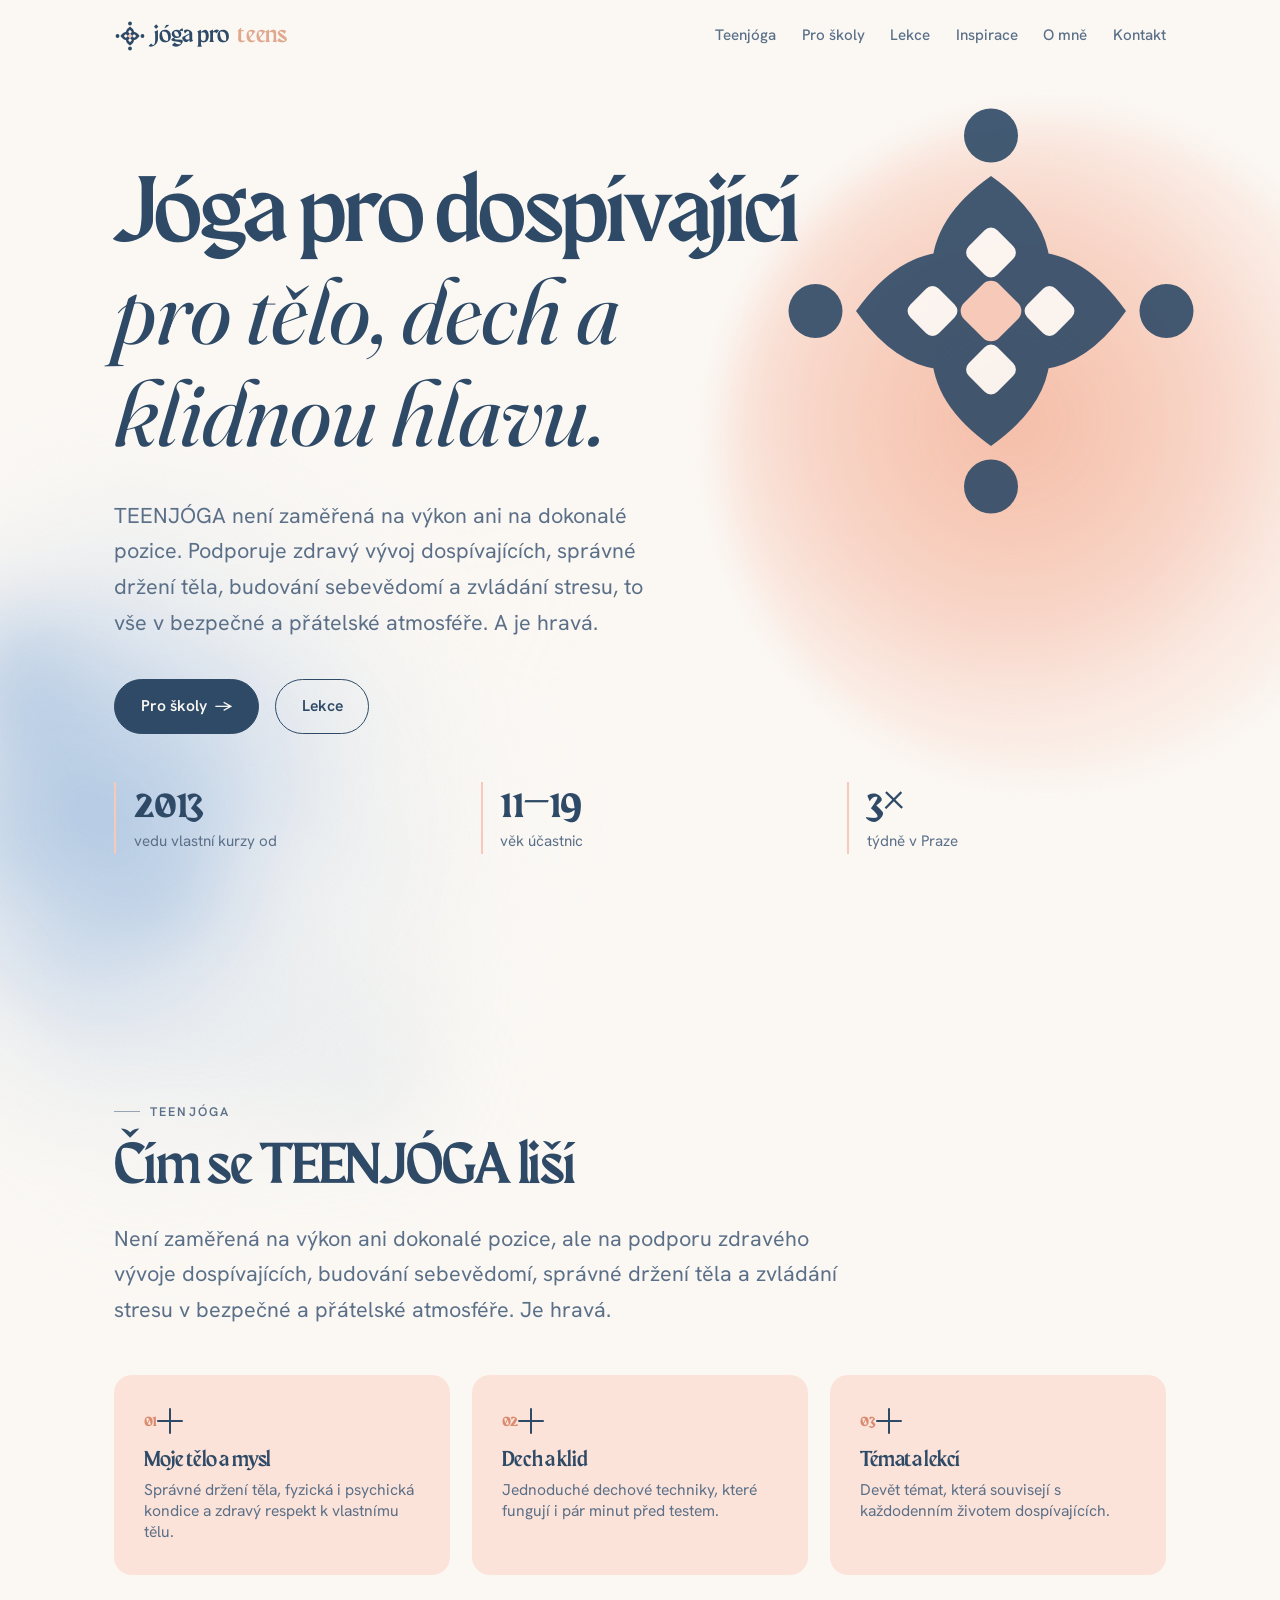
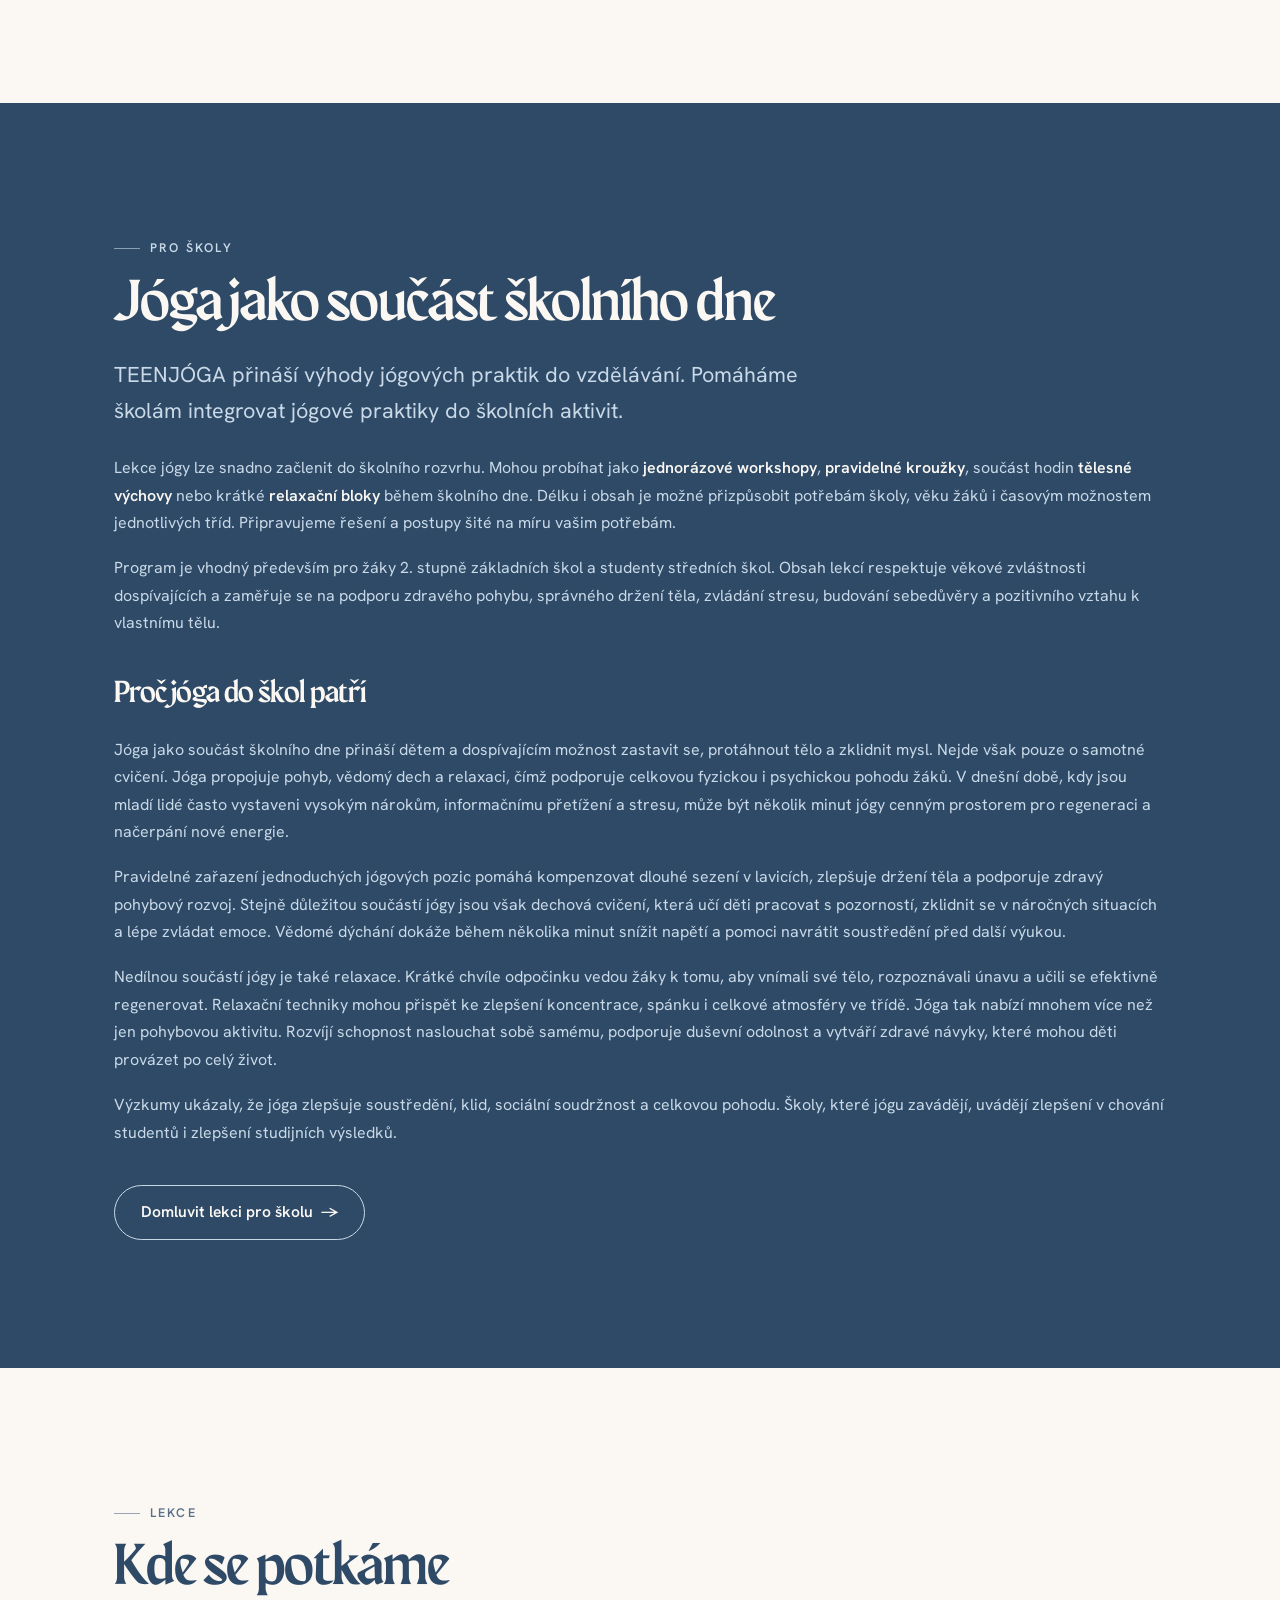
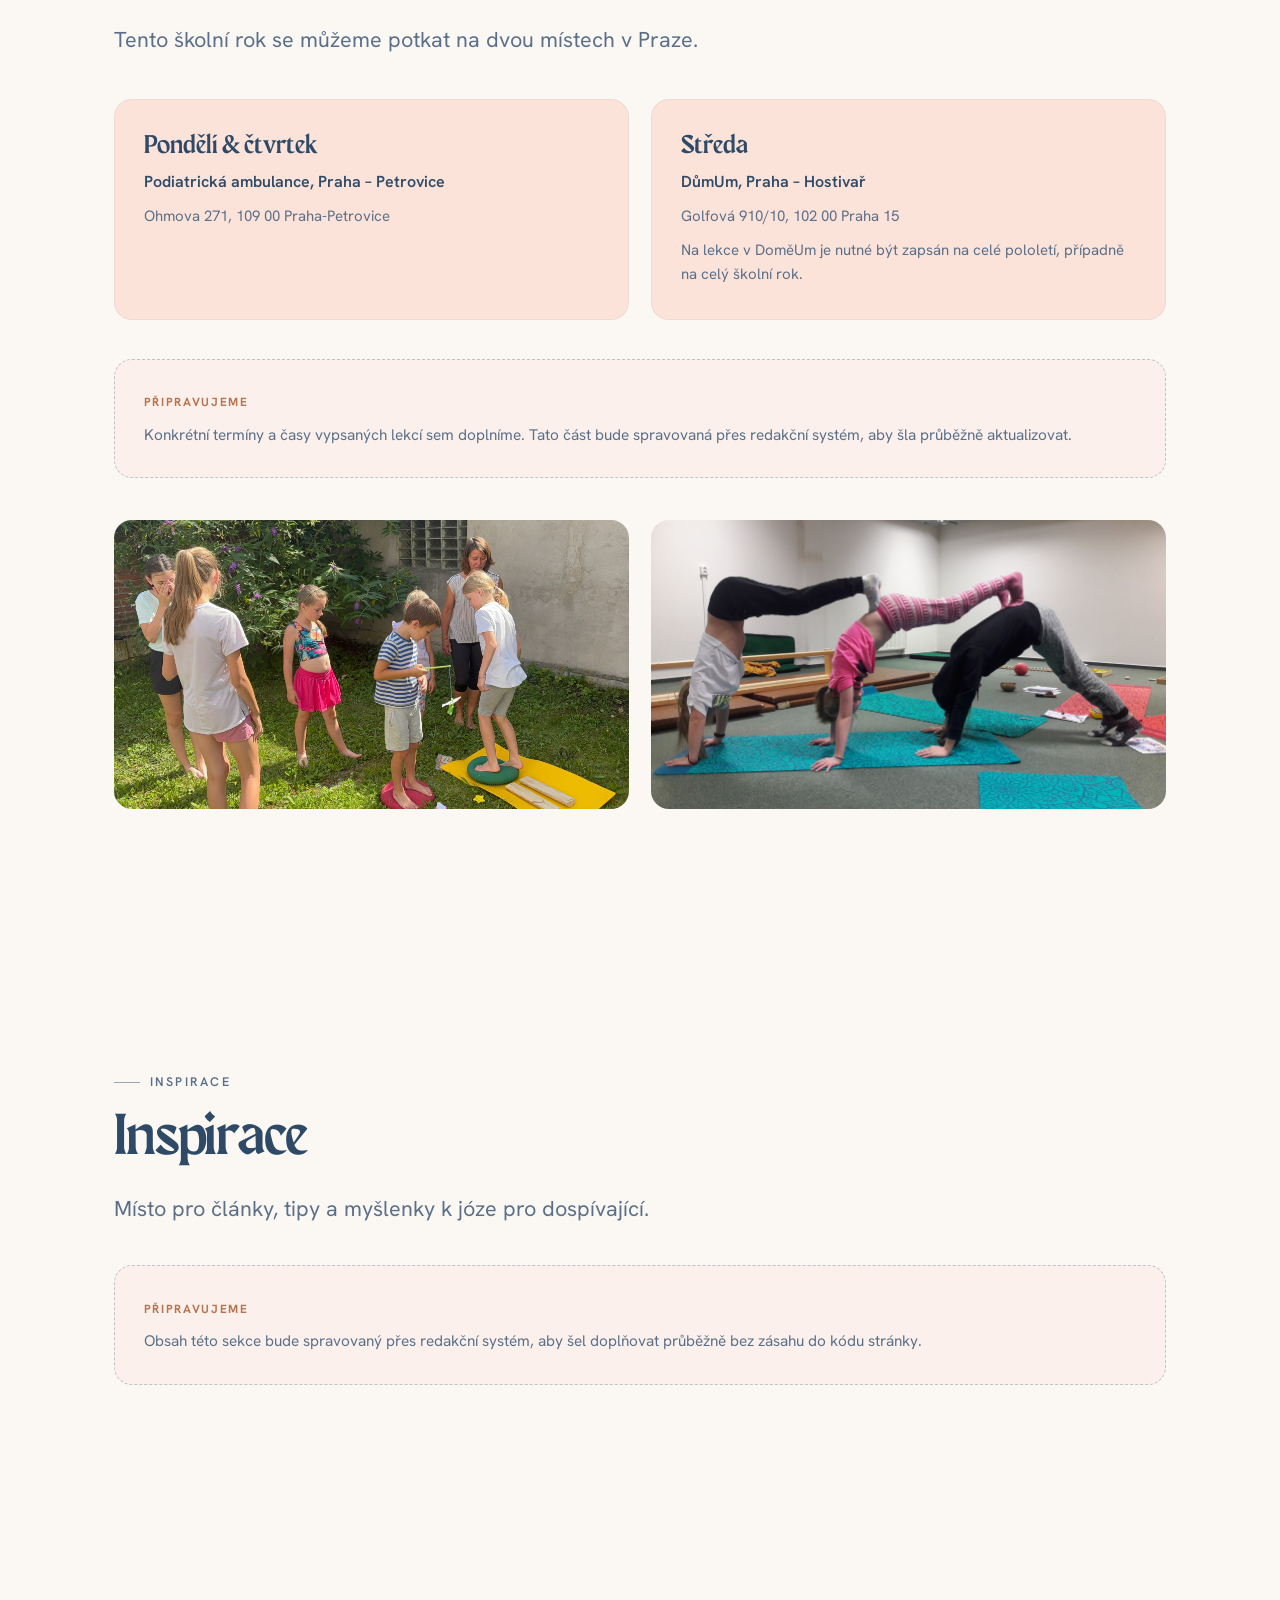
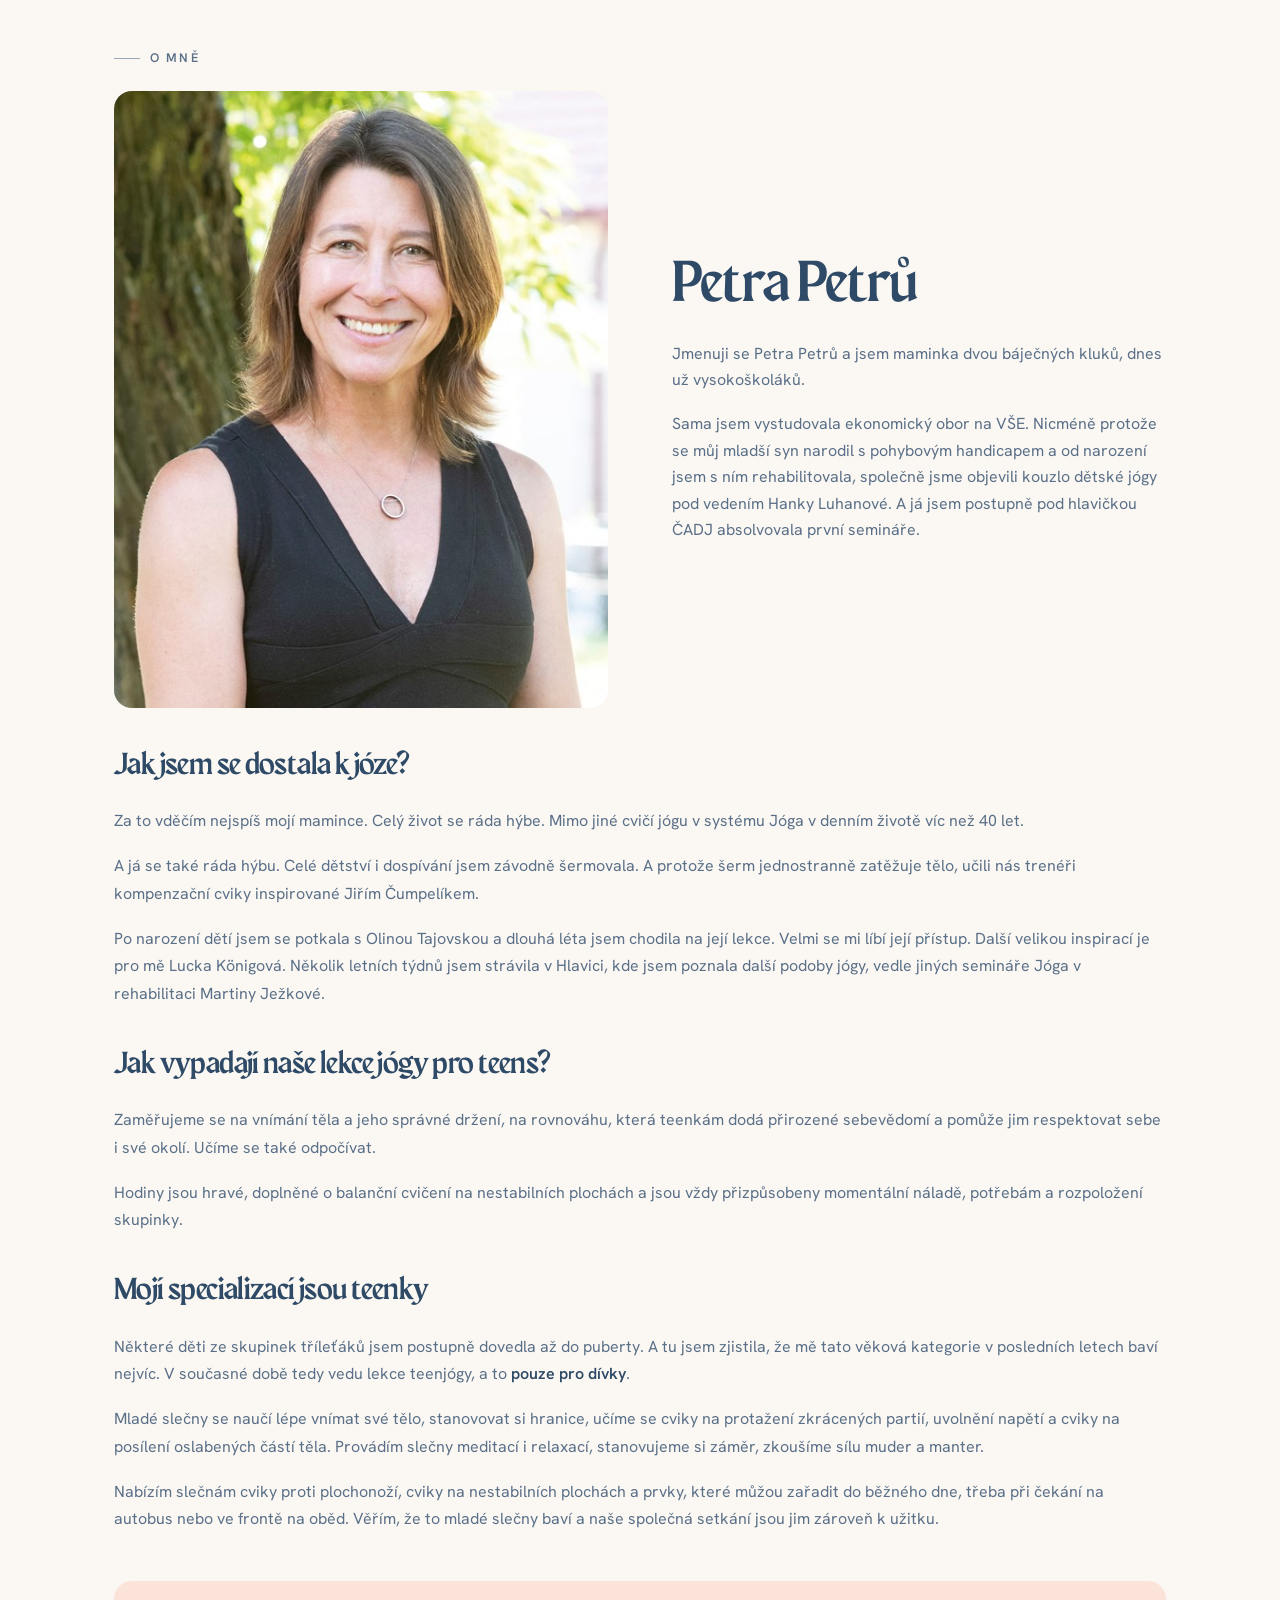
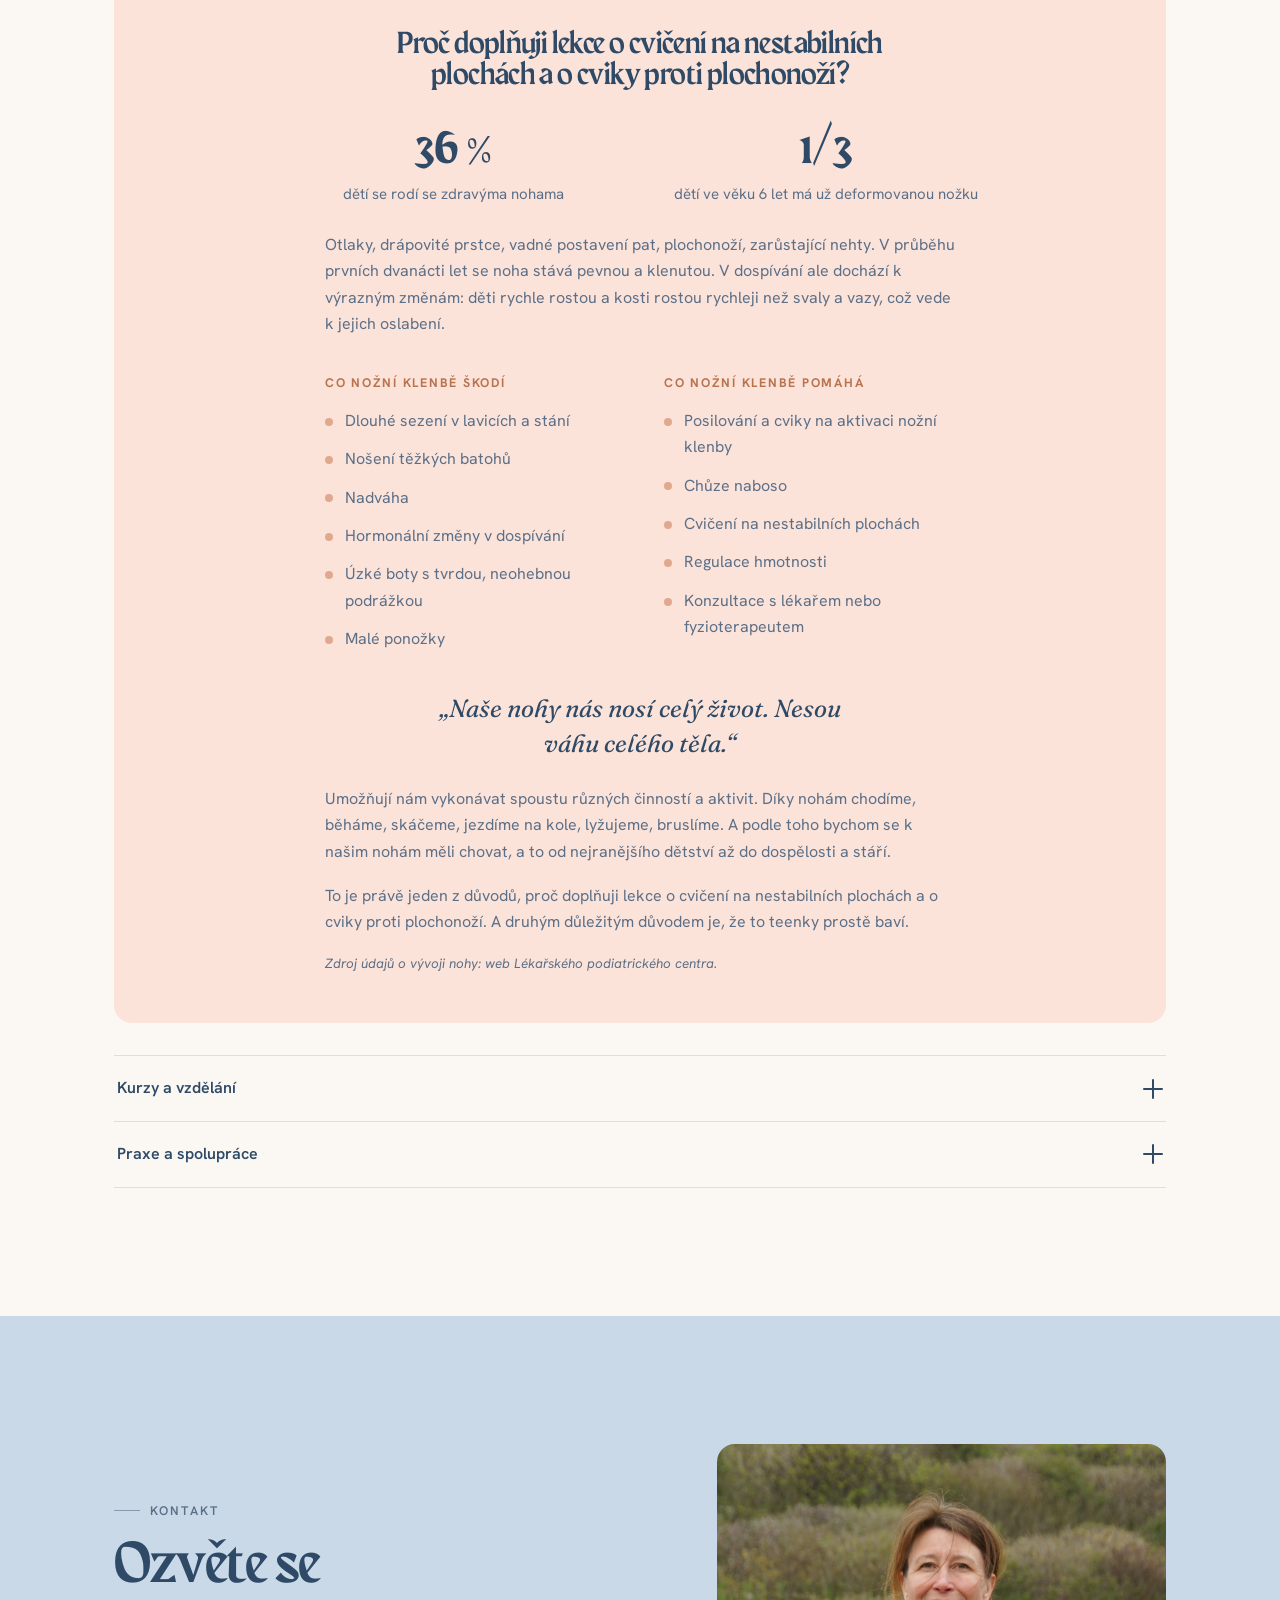
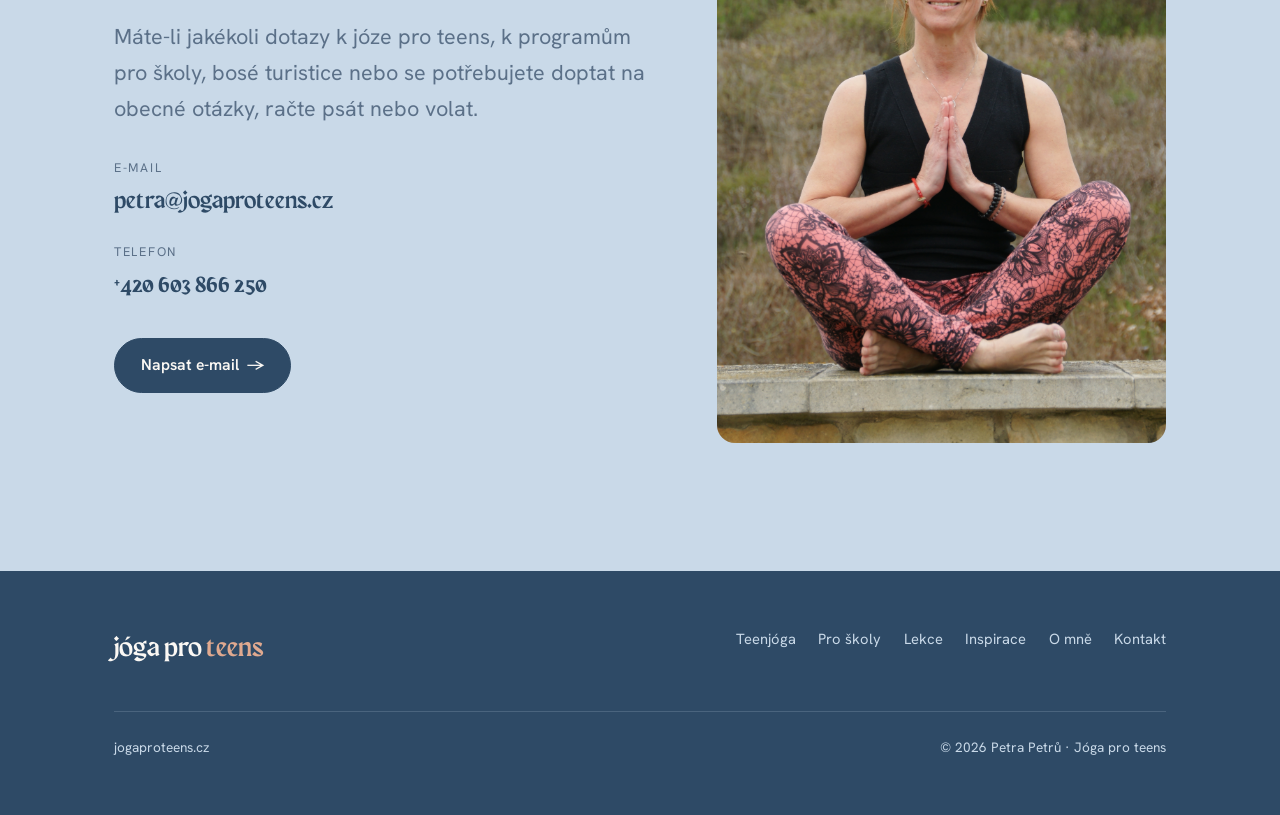
==== commit 33e97d6a: "Add files via upload" ====
--- a/index.html
+++ b/index.html
@@ -3,7 +3,7 @@
 <head>
 <meta charset="UTF-8">
 <meta name="viewport" content="width=device-width, initial-scale=1.0">
-<title>Jóga pro teens · Petra Petrů | jóga pro dospívající a školy</title>
+<title>Jóga pro teens | Lekce jógy pro dospívající v Praze a programy pro školy</title>
 <meta name="description" content="TEENJÓGA, jóga pro dospívající. Lekce v Praze (Petrovice, Hostivař) a programy pro školy. Vede Petra Petrů, lektorka dětské jógy od roku 2013.">
 
 <link rel="canonical" href="https://jogaproteens.cz/">
@@ -11,19 +11,20 @@
 <meta property="og:url" content="https://jogaproteens.cz/">
 <meta property="og:locale" content="cs_CZ">
 <meta property="og:site_name" content="Jóga pro teens">
-<meta property="og:title" content="Jóga pro teens · Petra Petrů">
-<meta property="og:description" content="TEENJÓGA, jóga pro dospívající. Lekce v Praze a programy pro školy.">
-<meta property="og:image" content="https://jogaproteens.cz/brand-assets/og-image.png">
+<meta property="og:title" content="Jóga pro teens | Lekce jógy pro dospívající v Praze">
+<meta property="og:description" content="Lekce jógy pro dospívající v Praze a programy pro školy. Vede Petra Petrů.">
+<meta property="og:image" content="https://jogaproteens.cz/brand-assets/logo/og-image.png">
 <meta property="og:image:width" content="1200">
 <meta property="og:image:height" content="630">
 <meta property="og:image:alt" content="Jóga pro teens">
 <meta name="twitter:card" content="summary_large_image">
-<meta name="twitter:title" content="Jóga pro teens · Petra Petrů">
-<meta name="twitter:description" content="TEENJÓGA, jóga pro dospívající. Lekce v Praze a programy pro školy.">
-<meta name="twitter:image" content="https://jogaproteens.cz/brand-assets/og-image.png">
-
-<link rel="icon" type="image/png" sizes="512x512" href="brand-assets/favicon-512.png">
-<link rel="apple-touch-icon" href="brand-assets/favicon-512.png">
+<meta name="twitter:title" content="Jóga pro teens | Lekce jógy pro dospívající v Praze">
+<meta name="twitter:description" content="Lekce jógy pro dospívající v Praze a programy pro školy. Vede Petra Petrů.">
+<meta name="twitter:image" content="https://jogaproteens.cz/brand-assets/logo/og-image.png">
+
+<link rel="icon" href="/favicon.ico" sizes="any">
+<link rel="icon" type="image/png" sizes="512x512" href="brand-assets/favicon/favicon-512.png">
+<link rel="apple-touch-icon" href="brand-assets/favicon/favicon-512.png">
 <link rel="preload" href="fonts/maragsa.woff2" as="font" type="font/woff2" crossorigin>
 <link rel="preconnect" href="https://fonts.googleapis.com">
 <link rel="preconnect" href="https://fonts.gstatic.com" crossorigin>
@@ -131,16 +132,41 @@
   .hero-deco{position:absolute;right:clamp(1rem,5vw,4.5rem);top:calc(clamp(3rem,8vw,6rem) + calc(3 * clamp(2.8rem,8vw,5.8rem) * 1.02) / 2);transform:translateY(-50%);z-index:1;pointer-events:none;}
   .hero-deco img{display:block;height:50vh;width:auto;max-width:none;opacity:.9;}
   .breath{
-    position:fixed;z-index:2;width:min(70vw,560px);aspect-ratio:1;right:-6%;top:8%;
-    background:radial-gradient(circle at 40% 40%, var(--primary), var(--primary-tint));
-    border-radius:46% 54% 60% 40% / 50% 44% 56% 50%;filter:blur(8px);opacity:.85;
-    animation:breathe 7s ease-in-out infinite alternate;
+    position:fixed;z-index:2;width:min(78vw,660px);aspect-ratio:1;right:-8%;top:13%;
+    background:radial-gradient(circle at 44% 46%,
+      rgba(244,186,164,.95) 0%,
+      rgba(246,196,176,.88) 22%,
+      rgba(247,201,184,.72) 40%,
+      rgba(250,216,203,.44) 58%,
+      rgba(252,227,218,.18) 76%,
+      rgba(252,227,218,.04) 90%,
+      rgba(252,227,218,0)   100%);
+    border-radius:50%;filter:blur(18px);opacity:1;
+    animation:breathe 4.25s ease-in-out infinite alternate,
+              wander 52s ease-in-out infinite;
+    will-change:transform;
   }
   .breath.two{position:fixed;z-index:2;width:min(130vw,1040px);aspect-ratio:1;left:0;bottom:-50%;top:auto;right:auto;
     background:none;border-radius:0;filter:none;opacity:1;
-    transform:translateX(-30%);animation:none;}
+    transform:translateX(-30%);
+    animation:driftBlue 5.75s ease-in-out infinite alternate;will-change:transform;}
   .breath.two img{width:100%;height:100%;display:block;max-width:none;}
-  @keyframes breathe{from{transform:scale(1);}to{transform:scale(1.09) translateY(-10px);}}
+
+  /* one long, slow breath: in and out over about 34 seconds */
+  @keyframes breathe{from{transform:scale(.94) translate(0,0);}
+                     to  {transform:scale(1.13) translate(-12px,-16px);}}
+  /* a very slow orbit, bounded so it can never leave the frame */
+  @keyframes wander{
+    0%,100%{margin:0 0 0 0;}
+    25%    {margin:22px 0 0 -30px;}
+    50%    {margin:8px 0 0 26px;}
+    75%    {margin:-24px 0 0 12px;}
+  }
+  /* the blue shape rises and falls on a long, gentle cycle */
+  @keyframes driftBlue{
+    from{transform:translateX(-30%) translateY(0) scale(.97);}
+    to  {transform:translateX(-27%) translateY(-34px) scale(1.07);}
+  }
   .hero-content{position:relative;z-index:1;}
   .hero h1{font-size:clamp(2.8rem, 8vw, 5.8rem);max-width:16ch;line-height:1.02;}
   .hero h1 em{font-family:var(--serif);font-style:italic;font-weight:400;color:var(--ink);letter-spacing:0;}
@@ -262,8 +288,12 @@
     font-size:.85rem;color:var(--on-dark-soft);display:flex;justify-content:space-between;gap:1rem;flex-wrap:wrap;}
 
   /* ---------- reveal ---------- */
-  .reveal{opacity:0;transform:translateY(22px);transition:opacity .7s ease, transform .7s ease;}
-  .reveal.in{opacity:1;transform:none;}
+  [data-reveal]{opacity:0;transform:translateY(18px);
+    transition:opacity .65s cubic-bezier(.16,1,.3,1), transform .65s cubic-bezier(.16,1,.3,1);}
+  [data-reveal].is-visible{opacity:1;transform:none;}
+  @media(prefers-reduced-motion:reduce){
+    [data-reveal]{opacity:1;transform:none;transition:none;}
+  }
 
   a:focus-visible,.btn:focus-visible,button:focus-visible{outline:3px solid var(--accent);outline-offset:3px;border-radius:6px;}
 
@@ -445,11 +475,98 @@
     .foot-inner{flex-direction:column;gap:1.2rem;}
     .foot-links{gap:.9rem 1.1rem;}
   }
+
+  /* ---------- drifting dandelion seed ---------- */
+  #seed-canvas{position:fixed;inset:0;width:100%;height:100%;
+    z-index:40;pointer-events:none;opacity:0;transition:opacity 1.2s ease;
+    touch-action:none;}
+  #seed-canvas.on{opacity:1;}
+  @media(prefers-reduced-motion:reduce){#seed-canvas{display:none;}}
 </style>
+<script type="importmap">
+{"imports":{
+  "three":"https://cdn.jsdelivr.net/npm/three@0.184.0/build/three.module.js",
+  "three/addons/":"https://cdn.jsdelivr.net/npm/three@0.184.0/examples/jsm/"
+}}
+</script>
+<script type="application/ld+json">
+{
+  "@context": "https://schema.org",
+  "@graph": [
+    {
+      "@type": ["LocalBusiness","SportsActivityLocation"],
+      "@id": "https://jogaproteens.cz/#business",
+      "name": "Jóga pro teens",
+      "alternateName": "TEENJÓGA",
+      "description": "Lekce jógy pro dospívající v Praze a programy pro základní a střední školy.",
+      "url": "https://jogaproteens.cz/",
+      "email": "petra@jogaproteens.cz",
+      "telephone": "+420603866250",
+      "image": "https://jogaproteens.cz/brand-assets/logo/og-image.png",
+      "priceRange": "$$",
+      "founder": { "@id": "https://jogaproteens.cz/#petra" },
+      "areaServed": { "@type": "City", "name": "Praha" },
+      "knowsLanguage": "cs",
+      "address": {
+        "@type": "PostalAddress",
+        "streetAddress": "Ohmova 271",
+        "postalCode": "109 00",
+        "addressLocality": "Praha-Petrovice",
+        "addressCountry": "CZ"
+      },
+      "location": [
+        {
+          "@type": "Place",
+          "name": "Podiatrická ambulance, Praha-Petrovice",
+          "address": {
+            "@type": "PostalAddress",
+            "streetAddress": "Ohmova 271",
+            "postalCode": "109 00",
+            "addressLocality": "Praha-Petrovice",
+            "addressCountry": "CZ"
+          }
+        },
+        {
+          "@type": "Place",
+          "name": "DůmUm, Praha-Hostivař",
+          "address": {
+            "@type": "PostalAddress",
+            "streetAddress": "Golfová 910/10",
+            "postalCode": "102 00",
+            "addressLocality": "Praha 15",
+            "addressCountry": "CZ"
+          }
+        }
+      ],
+      "openingHoursSpecification": [
+        { "@type": "OpeningHoursSpecification", "dayOfWeek": ["Monday","Thursday"] },
+        { "@type": "OpeningHoursSpecification", "dayOfWeek": "Wednesday" }
+      ]
+    },
+    {
+      "@type": "Person",
+      "@id": "https://jogaproteens.cz/#petra",
+      "name": "Petra Petrů",
+      "jobTitle": "Lektorka jógy pro děti a dospívající",
+      "email": "petra@jogaproteens.cz",
+      "telephone": "+420603866250",
+      "worksFor": { "@id": "https://jogaproteens.cz/#business" },
+      "knowsAbout": ["jóga pro dospívající","dětská jóga","zdravotní tělesná výchova","cvičení proti plochonoží","balanční cvičení"]
+    },
+    {
+      "@type": "WebSite",
+      "url": "https://jogaproteens.cz/",
+      "name": "Jóga pro teens",
+      "inLanguage": "cs",
+      "publisher": { "@id": "https://jogaproteens.cz/#business" }
+    }
+  ]
+}
+</script>
 </head>
 <body>
 <div class="breath" aria-hidden="true"></div>
-<div class="breath two" aria-hidden="true"><img src="brand-assets/blue-blob.svg" alt=""></div>
+<div class="breath two" aria-hidden="true"><img src="brand-assets/patterns/blue-blob.svg" alt=""></div>
 
 <!-- ============ NAV ============ -->
 <header class="nav" id="top">
@@ -602,7 +719,7 @@
     <span class="eyebrow">O mně</span>
     <div class="grid-2" style="align-items:center;text-align:left;margin-top:1.4rem;">
       <div class="portrait" style="padding:0;">
-        <img src="brand-assets/pictures/image-04.jpg" alt="Petra Petrů" style="width:100%;height:100%;object-fit:cover;">
+        <img src="brand-assets/pictures/image-04.jpg" alt="Petra Petrů" loading="lazy" style="width:100%;height:100%;object-fit:cover;">
       </div>
       <div>
         <h2 class="h-sec" style="margin-top:0;">Petra Petrů</h2>
@@ -639,7 +756,7 @@
 
       <div class="stat-row">
         <div class="stat-one">
-          <div class="stat">98 %</div>
+          <div class="stat" data-count="98" data-suffix=" %">98 %</div>
           <div class="s-lbl">dětí se rodí se zdravýma nohama</div>
         </div>
         <div class="stat-one">
@@ -785,11 +902,53 @@
   const onScroll = () => nav.classList.toggle('scrolled', window.scrollY > 10);
   onScroll(); window.addEventListener('scroll', onScroll, {passive:true});
 
-  // reveal on scroll
-  const io = new IntersectionObserver((entries) => {
-    entries.forEach(e => { if (e.isIntersecting){ e.target.classList.add('in'); io.unobserve(e.target); } });
-  }, {threshold:0.12});
-  document.querySelectorAll('.reveal').forEach(el => io.observe(el));
+  // ---- scroll reveals: individual elements, gently staggered ----
+  (() => {
+    if (matchMedia('(prefers-reduced-motion: reduce)').matches) return;
+
+    // single elements
+    const SOLO = '.eyebrow, .h-sec, .h-sub, .prose, .cms-slot, .acc, .portrait, .c-list, .pull-light, .schedule';
+    // groups whose members arrive one after another
+    const GROUP = ['.cards > .card', '.venues > .venue', '.gallery > .ph-img',
+                   '.hero-meta > .hm-item', '.stat-row > .stat-one', '.f-split > div'];
+
+    const scope = document.querySelectorAll('section:not(.hero), footer');
+    scope.forEach(sec => {
+      sec.querySelectorAll(SOLO).forEach(el => el.setAttribute('data-reveal',''));
+      sec.querySelectorAll('p.lead').forEach(el => el.setAttribute('data-reveal',''));
+    });
+    GROUP.forEach(sel => {
+      document.querySelectorAll(sel).forEach((el, i) => {
+        el.setAttribute('data-reveal','');
+        el.style.transitionDelay = (i * 90) + 'ms';
+      });
+    });
+
+    const io = new IntersectionObserver((entries) => {
+      entries.forEach(entry => {
+        if (!entry.isIntersecting) return;
+        io.unobserve(entry.target);
+        if (entry.target.hasAttribute('data-count')) { countUp(entry.target); return; }
+        entry.target.classList.add('is-visible');
+      });
+    }, { threshold: 0.15, rootMargin: '0px 0px -40px 0px' });
+
+    document.querySelectorAll('[data-reveal]').forEach(el => io.observe(el));
+    document.querySelectorAll('[data-count]').forEach(el => io.observe(el));
+
+    // a number worth watching arrive
+    function countUp(el){
+      const target = parseFloat(el.dataset.count);
+      const suffix = el.dataset.suffix || '';
+      const dur = 3200, t0 = performance.now();
+      (function tick(now){
+        const t = Math.min((now - t0) / dur, 1);
+        const e = 1 - Math.pow(1 - t, 2);            // gentle ease out, climb stays visible
+        el.textContent = Math.round(target * e) + suffix;
+        if (t < 1) requestAnimationFrame(tick);
+      })(t0);
+    }
+  })();
 
   // ---- Teenjóga expanding cards ----
   const cardContent = [
@@ -878,5 +1037,183 @@
   });
 </script>
 
+
+<script type="module">
+/* Dandelion seed: drifts across the page on a gentle wind, now and then. */
+(() => {
+  const REDUCED = matchMedia('(prefers-reduced-motion: reduce)').matches;
+  if (REDUCED) return;                              // honour reduced-motion
+  const PHONE = () => innerWidth < 860;
+
+  const MODEL      = 'brand-assets/models/dandelion-seed.glb';
+  const FIRST_WAIT = 12000;                          // first flight after ~12s
+  const GAP_MIN    = 45000, GAP_MAX = 95000;         // then every 45-95s
+  const FALL_MS    = 25500;                          // ~25.5s to fall (15% quicker)
+  const MAX_TILT   = Math.PI/2;                      // 90°: achene may reach horizontal, never above
+
+  let THREE, renderer, scene, camera, seed, canvas, running = false, raf = 0;
+
+  const rand = (a, b) => a + Math.random() * (b - a);
+
+  // jsDelivr first; esm.sh as a fallback if it is unreachable
+  async function loadThree(){
+    try {
+      const T = await import('three');
+      const { GLTFLoader } = await import('three/addons/loaders/GLTFLoader.js');
+      return [T, GLTFLoader];
+    } catch (e) {
+      console.info('primary CDN unavailable, trying fallback');
+      const base = 'https://esm.sh/three@0.184.0';
+      const T = await import(base);
+      const { GLTFLoader } = await import(base + '/examples/jsm/loaders/GLTFLoader.js');
+      return [T, GLTFLoader];
+    }
+  }
+
+  async function init(){
+    let GLTFLoader;
+    [THREE, GLTFLoader] = await loadThree();
+
+    canvas = document.createElement('canvas');
+    canvas.id = 'seed-canvas';
+    document.body.appendChild(canvas);
+
+    renderer = new THREE.WebGLRenderer({ canvas, alpha:true, antialias:true });
+    renderer.setPixelRatio(Math.min(devicePixelRatio, PHONE() ? 1.5 : 2));
+    renderer.setSize(innerWidth, innerHeight, false);
+
+    scene  = new THREE.Scene();
+    camera = new THREE.PerspectiveCamera(35, innerWidth/innerHeight, 0.1, 100);
+    camera.position.z = 10;
+
+    scene.add(new THREE.AmbientLight(0xffffff, 1.4));
+    const key = new THREE.DirectionalLight(0xffffff, 1.6);
+    key.position.set(2, 4, 5); scene.add(key);
+    const rim = new THREE.DirectionalLight(0xF7C9B8, 0.7);
+    rim.position.set(-3, -1, 2); scene.add(rim);
+
+    const gltf = await new GLTFLoader().loadAsync(MODEL);
+    const obj = gltf.scene;
+
+    // centre the model on its own origin and normalise its size
+    const box = new THREE.Box3().setFromObject(obj);
+    const size = box.getSize(new THREE.Vector3());
+    const centre = box.getCenter(new THREE.Vector3());
+    obj.position.sub(centre);
+    const target = PHONE() ? 0.46 : 0.69;   // narrow viewports magnify it
+    obj.scale.setScalar(target / Math.max(size.x, size.y, size.z));
+
+    seed = new THREE.Group();
+    seed.add(obj);
+    seed.visible = false;
+    scene.add(seed);
+
+    addEventListener('resize', () => {
+      renderer.setPixelRatio(Math.min(devicePixelRatio, PHONE() ? 1.5 : 2));
+      renderer.setSize(innerWidth, innerHeight, false);
+      camera.aspect = innerWidth/innerHeight;
+      camera.updateProjectionMatrix();
+    }, {passive:true});
+
+    schedule(1200);
+  }
+
+  function visibleSize(z){
+    const h = 2 * Math.tan((camera.fov * Math.PI/180) / 2) * (camera.position.z - z);
+    return { h, w: h * camera.aspect };
+  }
+
+  function fly(){
+    if (running) return;
+    running = true;
+
+    const depth    = rand(-2.5, 1.5);                // some seeds pass nearer than others
+    const { w, h } = visibleSize(depth);
+    const margin   = 1.6;
+
+    // falls from above the viewport to below it
+    const startY = h/2 + margin;
+    const endY   = -(h/2 + margin);
+
+    // Horizontal track: a starting point, a slow sideways drift and two
+    // overlapping sways. Every amplitude is a fraction of the visible width,
+    // so the path scales to the screen instead of overshooting narrow ones.
+    const baseX  = rand(-0.22, 0.22) * w;
+    const drift  = rand(-0.12, 0.12) * w;
+    const swayA1 = rand(0.05, 0.13) * w, swayF1 = rand(0.7, 1.5), swayP1 = rand(0, 6.28);
+    const swayA2 = rand(0.02, 0.05) * w, swayF2 = rand(1.8, 3.2), swayP2 = rand(0, 6.28);
+    const xLimit = w * 0.46;                         // keep it inside the frame
+
+    const dur = FALL_MS * rand(0.85, 1.25);
+
+    // The achene is the ballast, so the pappus never ends up below it.
+    // Free spin about the vertical axis, plus a lean that may swing anywhere
+    // in the lower hemisphere: down to horizontal in any direction, never above.
+    seed.rotation.order = 'YXZ';
+    let yaw = rand(0, 6.28);
+    const yawRate = rand(-0.55, 0.55);               // spin about its own axis
+    const tiltBase = rand(0.25, 0.95);               // resting lean
+    const tiltAmp  = rand(0.20, 0.65);               // how much the lean breathes
+    const tiltFreq = rand(0.45, 1.15);
+    const azRate   = rand(-1.6, 1.6);                // the lean circles slowly
+    let az = rand(0, 6.28);
+
+    seed.rotation.set(0, yaw, 0);
+    seed.position.set(baseX, startY, depth);
+    seed.visible = true;
+    canvas.classList.add('on');
+
+    const t0 = performance.now();
+
+    (function step(now){
+      const t = Math.min((now - t0) / dur, 1);
+
+      // near-constant fall, with a touch of ease so it drifts in gently
+      const fall = t < .12 ? (t*t)/0.12*0.5 + t*0.5 : t;
+
+      seed.position.y = startY + (endY - startY) * fall;
+      let px = baseX + drift * t
+             + Math.sin(t * Math.PI * 2 * swayF1 + swayP1) * swayA1
+             + Math.sin(t * Math.PI * 2 * swayF2 + swayP2) * swayA2;
+      if (px >  xLimit) px =  xLimit;                // never wander off the edge
+      if (px < -xLimit) px = -xLimit;
+      seed.position.x = px;
+
+      const d = 0.016;
+      yaw += yawRate * d;
+      az  += azRate  * d;
+      let tilt = tiltBase + Math.sin(t * Math.PI * 2 * tiltFreq) * tiltAmp;
+      if (tilt < 0) tilt = -tilt;
+      if (tilt > MAX_TILT) tilt = MAX_TILT;          // never above horizontal
+      seed.rotation.y = yaw;
+      seed.rotation.x = Math.cos(az) * tilt;
+      seed.rotation.z = Math.sin(az) * tilt;
+
+      renderer.render(scene, camera);
+
+      if (t < 1){ raf = requestAnimationFrame(step); }
+      else {
+        seed.visible = false;
+        canvas.classList.remove('on');
+        renderer.render(scene, camera);
+        running = false;
+        schedule(rand(GAP_MIN, GAP_MAX));
+      }
+    })(t0);
+  }
+
+  function schedule(ms){
+    setTimeout(() => {
+      if (document.hidden) return schedule(8000);    // wait for the tab to come back
+      fly();
+    }, ms);
+  }
+
+  const start = () => init().catch(err => console.warn('seed animation skipped:', err));
+  if ('requestIdleCallback' in window) requestIdleCallback(() => setTimeout(start, FIRST_WAIT));
+  else setTimeout(start, FIRST_WAIT);
+})();
+</script>
+
 </body>
 </html>
